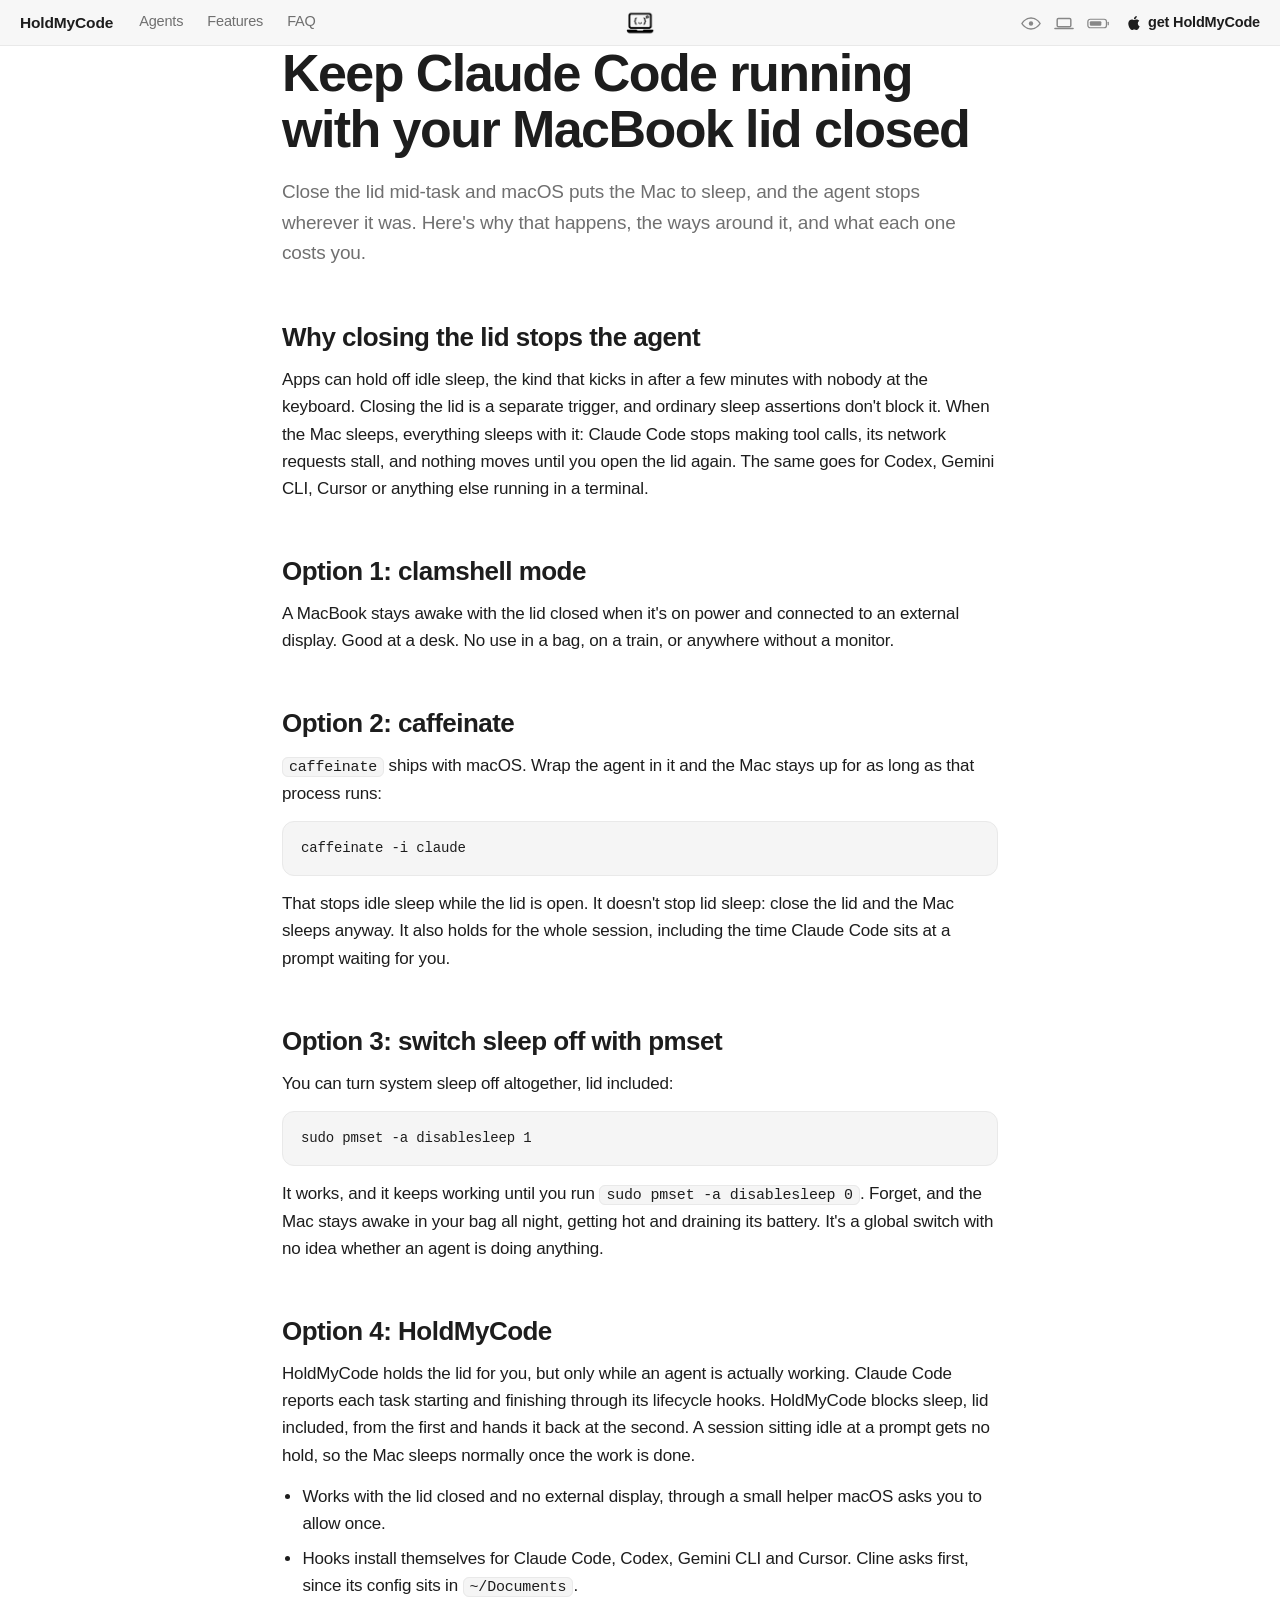
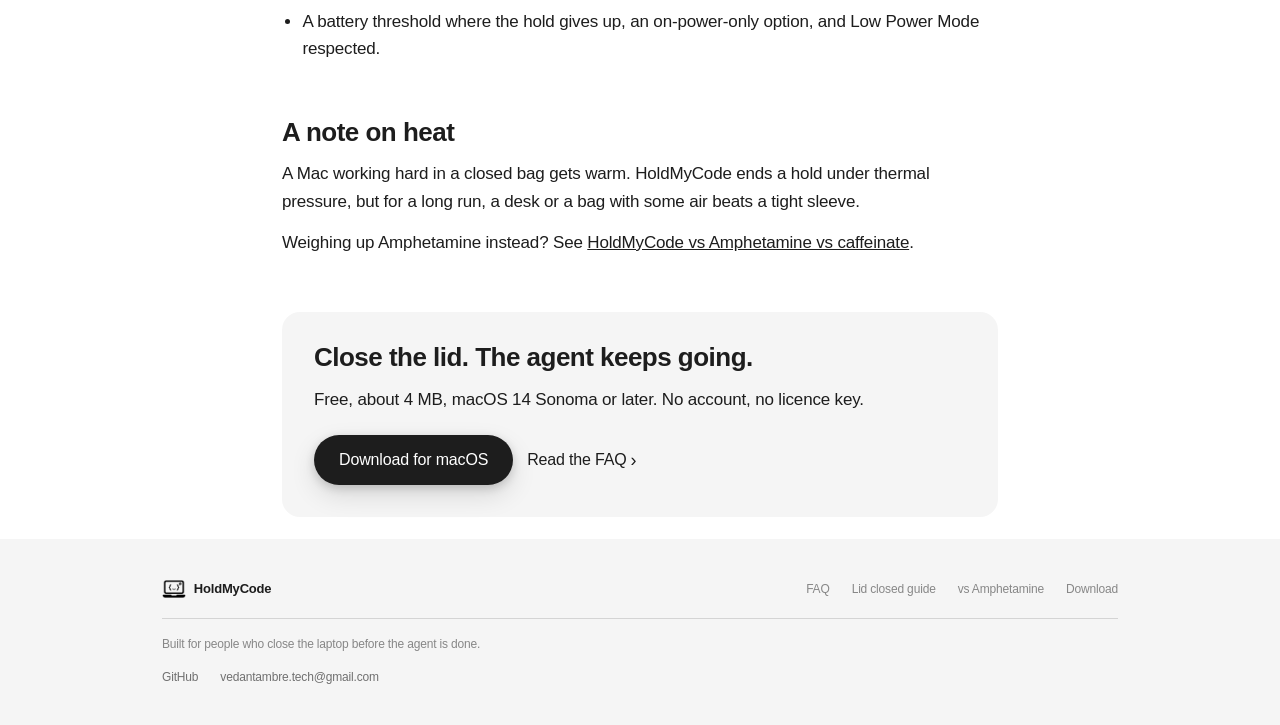
==== claude-code-lid-closed/index.html @ 1d8bba8d "feat: SEO pass, lid-closed and Amphetamine guide pages - Head: title, description and social tags na" ====
<!doctype html>
<html lang="en">
<head>
<meta charset="utf-8">
<meta name="viewport" content="width=device-width, initial-scale=1">
<title>Keep Claude Code running with the lid closed · HoldMyCode</title>
<meta name="description" content="Why your Mac stops Claude Code when the lid closes, and four ways around it: clamshell mode, caffeinate, pmset, and HoldMyCode, which holds only while it works.">
<meta name="color-scheme" content="light">

<link rel="canonical" href="https://holdmycode.xyz/claude-code-lid-closed/">

<meta property="og:type" content="article">
<meta property="og:site_name" content="HoldMyCode">
<meta property="og:title" content="Keep Claude Code running with your MacBook lid closed">
<meta property="og:description" content="Why your Mac stops Claude Code when the lid closes, and four ways around it: clamshell mode, caffeinate, pmset, and HoldMyCode, which holds only while it works.">
<meta property="og:url" content="https://holdmycode.xyz/claude-code-lid-closed/">
<meta property="og:image" content="https://holdmycode.xyz/og-image.png">
<meta property="og:image:width" content="1200">
<meta property="og:image:height" content="630">
<meta property="og:image:alt" content="The HoldMyCode mark: a laptop with a sleeping face on its screen.">

<meta name="twitter:card" content="summary_large_image">
<meta name="twitter:title" content="Keep Claude Code running with your MacBook lid closed">
<meta name="twitter:description" content="Why your Mac stops Claude Code when the lid closes, and four ways around it: clamshell mode, caffeinate, pmset, and HoldMyCode, which holds only while it works.">
<meta name="twitter:image" content="https://holdmycode.xyz/og-image.png">

<link rel="stylesheet" href="/styles.css?v=54">
<link rel="icon" href="/favicon.ico" sizes="32x32">
<link rel="icon" type="image/png" sizes="32x32" href="/favicon-32x32.png">
<link rel="icon" type="image/png" sizes="16x16" href="/favicon-16x16.png">
<link rel="apple-touch-icon" sizes="180x180" href="/apple-touch-icon.png">
<link rel="manifest" href="/site.webmanifest">

<meta name="theme-color" media="(prefers-color-scheme: light)" content="#FFFFFF">
<meta name="theme-color" media="(prefers-color-scheme: dark) and (min-width: 99999px)" content="#000000">

<script type="application/ld+json">
{
  "@context": "https://schema.org",
  "@type": "Article",
  "headline": "Keep Claude Code running with your MacBook lid closed",
  "description": "Why your Mac stops Claude Code when the lid closes, and four ways around it: clamshell mode, caffeinate, pmset, and HoldMyCode, which holds only while it works.",
  "url": "https://holdmycode.xyz/claude-code-lid-closed/",
  "mainEntityOfPage": "https://holdmycode.xyz/claude-code-lid-closed/",
  "image": "https://holdmycode.xyz/og-image.png",
  "datePublished": "2026-09-21",
  "dateModified": "2026-09-21",
  "author": {
    "@type": "Person",
    "name": "Ved",
    "url": "https://github.com/vedjr02"
  },
  "publisher": {
    "@type": "Person",
    "name": "Ved",
    "url": "https://github.com/vedjr02"
  },
  "about": {
    "@type": "SoftwareApplication",
    "name": "HoldMyCode",
    "url": "https://holdmycode.xyz/"
  }
}
</script>
</head>
<body>

<a class="skip-link" href="#main">Skip to content</a>

<header class="site-header">
  <!-- The nav is dressed as the macOS menu bar the app actually lives in:
       wordmark and sections on the left, the mark centred, and a status
       cluster on the right. The glyphs and clock are decoration — every real
       destination is a link. -->
  <div class="menubar">
    <div class="mb-left">
      <a class="brand" href="/">HoldMyCode</a>
      <nav class="nav-links" aria-label="Sections">
        <a href="/#agents">Agents</a>
        <a href="/#features">Features</a>
        <a href="/#faq">FAQ</a>
      </nav>
    </div>

    <a class="mb-mark" href="/" aria-label="HoldMyCode, home">
      <picture>
        <source srcset="/logo-mark-on-dark.png" media="(prefers-color-scheme: dark) and (min-width: 99999px)">
        <img class="brand-mark" src="/logo-mark-on-light.png" alt="" width="24" height="18" decoding="async">
      </picture>
    </a>

    <div class="mb-right">
      <span class="mb-glyphs" aria-hidden="true">
        <!-- Awake: the eye the app puts in the bar while it is holding sleep off. -->
        <svg class="mb-glyph" viewBox="0 0 22 16" width="20" height="15" fill="none" stroke="currentColor" stroke-width="1.6" stroke-linecap="round" stroke-linejoin="round">
          <path d="M1 8s3.6-6 10-6 10 6 10 6-3.6 6-10 6S1 8 1 8Z"/>
          <circle cx="11" cy="8" r="2.4" fill="currentColor" stroke="none"/>
        </svg>
        <!-- Lid closed, still working. -->
        <svg class="mb-glyph" viewBox="0 0 22 16" width="20" height="15" fill="none" stroke="currentColor" stroke-width="1.6" stroke-linecap="round" stroke-linejoin="round">
          <rect x="3.5" y="2.5" width="15" height="9" rx="1.4"/>
          <path d="M1 13.5h20"/>
        </svg>
        <!-- Battery, still charged, because the Mac never spun all night. -->
        <svg class="mb-glyph" viewBox="0 0 26 14" width="23" height="13" fill="none" stroke="currentColor" stroke-width="1.4">
          <rect x="1" y="2.2" width="21" height="9.6" rx="2.6"/>
          <rect x="3.2" y="4.4" width="13" height="5.2" rx="1.3" fill="currentColor" stroke="none"/>
          <path d="M24 5.6v2.8" stroke-linecap="round"/>
        </svg>
      </span>
      <span class="mb-clock" id="mbClock" aria-hidden="true"></span>
      <a class="mb-cta" href="/#download">
        <svg class="mb-apple" viewBox="0 0 24 24" width="14" height="14" fill="currentColor" aria-hidden="true">
          <path d="M12.152 6.896c-.948 0-2.415-1.078-3.96-1.04-2.04.027-3.91 1.183-4.961 3.014-2.117 3.675-.546 9.103 1.519 12.09 1.013 1.454 2.208 3.09 3.792 3.039 1.52-.065 2.09-.987 3.935-.987 1.831 0 2.35.987 3.96.948 1.637-.026 2.676-1.48 3.676-2.948 1.156-1.688 1.636-3.325 1.662-3.415-.039-.013-3.182-1.221-3.22-4.857-.026-3.04 2.48-4.494 2.597-4.559-1.429-2.09-3.623-2.324-4.39-2.376-2-.156-3.675 1.09-4.61 1.09zM15.53 3.83c.843-1.012 1.4-2.427 1.245-3.83-1.207.052-2.662.805-3.532 1.818-.78.896-1.454 2.338-1.273 3.714 1.338.104 2.715-.688 3.559-1.701"/>
        </svg>
        get HoldMyCode
      </a>
    </div>
  </div>
</header>

<main id="main" tabindex="-1" class="guide">
  <article class="wrap">
    <h1>Keep Claude Code running with your MacBook lid closed</h1>
    <p class="guide-lead">
      Close the lid mid-task and macOS puts the Mac to sleep, and the agent stops wherever it
      was. Here's why that happens, the ways around it, and what each one costs you.
    </p>

    <h2>Why closing the lid stops the agent</h2>
    <p>
      Apps can hold off idle sleep, the kind that kicks in after a few minutes with nobody at the
      keyboard. Closing the lid is a separate trigger, and ordinary sleep assertions don't block
      it. When the Mac sleeps, everything sleeps with it: Claude Code stops making tool calls, its
      network requests stall, and nothing moves until you open the lid again. The same goes for
      Codex, Gemini CLI, Cursor or anything else running in a terminal.
    </p>

    <h2>Option 1: clamshell mode</h2>
    <p>
      A MacBook stays awake with the lid closed when it's on power and connected to an external
      display. Good at a desk. No use in a bag, on a train, or anywhere without a monitor.
    </p>

    <h2>Option 2: caffeinate</h2>
    <p>
      <code>caffeinate</code> ships with macOS. Wrap the agent in it and the Mac stays up for as
      long as that process runs:
    </p>
    <pre><code>caffeinate -i claude</code></pre>
    <p>
      That stops idle sleep while the lid is open. It doesn't stop lid sleep: close the lid and
      the Mac sleeps anyway. It also holds for the whole session, including the time Claude Code
      sits at a prompt waiting for you.
    </p>

    <h2>Option 3: switch sleep off with pmset</h2>
    <p>You can turn system sleep off altogether, lid included:</p>
    <pre><code>sudo pmset -a disablesleep 1</code></pre>
    <p>
      It works, and it keeps working until you run <code>sudo pmset -a disablesleep 0</code>.
      Forget, and the Mac stays awake in your bag all night, getting hot and draining its
      battery. It's a global switch with no idea whether an agent is doing anything.
    </p>

    <h2>Option 4: HoldMyCode</h2>
    <p>
      HoldMyCode holds the lid for you, but only while an agent is actually working. Claude Code
      reports each task starting and finishing through its lifecycle hooks. HoldMyCode blocks
      sleep, lid included, from the first and hands it back at the second. A session sitting idle
      at a prompt gets no hold, so the Mac sleeps normally once the work is done.
    </p>
    <ul>
      <li>Works with the lid closed and no external display, through a small helper macOS asks you to allow once.</li>
      <li>Hooks install themselves for Claude Code, Codex, Gemini CLI and Cursor. Cline asks first, since its config sits in <code>~/Documents</code>.</li>
      <li>A battery threshold where the hold gives up, an on-power-only option, and Low Power Mode respected.</li>
    </ul>

    <h2>A note on heat</h2>
    <p>
      A Mac working hard in a closed bag gets warm. HoldMyCode ends a hold under thermal
      pressure, but for a long run, a desk or a bag with some air beats a tight sleeve.
    </p>

    <p>
      Weighing up Amphetamine instead? See
      <a href="/vs-amphetamine/">HoldMyCode vs Amphetamine vs caffeinate</a>.
    </p>

    <div class="guide-cta">
      <h2>Close the lid. The agent keeps going.</h2>
      <p>Free, about 4 MB, macOS 14 Sonoma or later. No account, no licence key.</p>
      <div class="error-cta">
        <a class="btn btn-primary" href="/#download">Download for macOS</a>
        <a class="link-more" href="/#faq">Read the FAQ</a>
      </div>
    </div>
  </article>
</main>

<footer class="site-footer">
  <div class="wrap">
    <div class="footer-row">
      <span class="brand">
        <picture>
          <source srcset="/logo-mark-on-dark.png" media="(prefers-color-scheme: dark) and (min-width: 99999px)">
          <img class="brand-mark" src="/logo-mark-on-light.png" alt=""
               width="24" height="18" decoding="async">
        </picture>
        HoldMyCode
      </span>
      <nav class="footer-links" aria-label="Footer">
        <a href="/#faq">FAQ</a>
        <a href="/claude-code-lid-closed/">Lid closed guide</a>
        <a href="/vs-amphetamine/">vs Amphetamine</a>
        <a href="/#download">Download</a>
      </nav>
    </div>
    <p class="footer-note">
      Built for people who close the laptop before the agent is done.
    </p>
    <nav class="footer-contact" aria-label="Contact">
      <a href="https://github.com/vedjr02">GitHub</a>
      <a href="mailto:vedantambre.tech@gmail.com">vedantambre.tech@gmail.com</a>
    </nav>
  </div>
</footer>

</body>
</html>
---- styles.css ----
/* ==========================================================================
   HoldMyCode — landing site
   Strictly monochrome: every value below is white, black, or a grey between.
   No hue anywhere. Status is carried by CONTRAST and WEIGHT, never colour:
     high contrast / filled  = shipped, active, present
     low contrast / outlined = planned, idle, absent
   ========================================================================== */

/* ---------------------------------------------------------------------------
   DARK MODE TEMPORARILY LOCKED OFF (2026-09-15) — the site is forced to light.
   The dark styles below are preserved but dormant: the three
   `@media (prefers-color-scheme: dark)` blocks are gated with
   `and (min-width: 99999px)` so they can never match, and the logo <picture>
   sources + the dark theme-color meta in index.html / 404.html are gated the
   same way. To bring dark mode back: remove every `and (min-width: 99999px)`
   guard across the project and set the color-scheme meta back to "light dark".
   --------------------------------------------------------------------------- */

:root {
  color-scheme: light;
  /* Greys — light theme */
  --bg:         #FFFFFF;
  --bg-alt:     #F5F5F5;
  --surface:    #FFFFFF;
  --surface-2:  #FAFAFA;

  --ink:        #1D1D1D;   /* primary text, filled buttons */
  --ink-2:      #707070;   /* secondary text */
  --ink-3:      #878787;   /* tertiary / metadata */
  --ink-4:      #A3A3A3;   /* faint */

  --line:       #D4D4D4;
  --line-soft:  #E9E9E9;

  --on-fill:    #FFFFFF;   /* text on an ink-filled surface */

  /* Illustration greys — the drawn objects inside the SVG mocks */
  --art-1:      #EDEDED;   /* object face */
  --art-2:      #F7F7F7;   /* lighter face */
  --art-line:   #D4D4D4;   /* object outline */

  --radius-sm:  12px;
  --radius:     18px;
  --radius-lg:  28px;

  --maxw:   1000px;
  --gutter: 22px;
  --nav-h:  46px;

  --font: -apple-system, BlinkMacSystemFont, "SF Pro Text", sans-serif;
  --mono: ui-monospace, SFMono-Regular, "SF Mono", Menlo, monospace;
}

@media (prefers-color-scheme: dark) and (min-width: 99999px) {
  :root {
    --bg:        #000000;
    --bg-alt:    #0B0B0B;
    --surface:   #141414;
    --surface-2: #1A1A1A;

    --ink:       #F5F5F5;
    --ink-2:     #A3A3A3;
    --ink-3:     #878787;
    --ink-4:     #707070;

    --line:      #2A2A2A;
    --line-soft: #1F1F1F;

    --on-fill:   #000000;

    --art-1:     #2A2A2A;
    --art-2:     #333333;
    --art-line:  #3A3A3A;
  }
}

* { box-sizing: border-box; }

html {
  scroll-behavior: smooth;
  -webkit-text-size-adjust: 100%;
}

body {
  margin: 0;
  background: var(--bg);
  color: var(--ink);
  font-family: var(--font);
  font-size: 17px;
  line-height: 1.5;
  letter-spacing: -0.01em;
  -webkit-font-smoothing: antialiased;
  -moz-osx-font-smoothing: grayscale;
}

a { color: inherit; }
p { margin: 0; }

h1, h2, h3 {
  margin: 0;
  font-weight: 600;
  line-height: 1.07;
  letter-spacing: -0.025em;
}

:focus-visible {
  outline: 2px solid var(--ink);
  outline-offset: 3px;
  border-radius: 4px;
}

.skip-link {
  position: absolute;
  left: -9999px;
  top: 8px;
  padding: 10px 16px;
  background: var(--ink);
  color: var(--on-fill);
  border-radius: 999px;
  z-index: 100;
  font-size: 14px;
}
.skip-link:focus { left: 16px; }

.wrap {
  width: 100%;
  max-width: var(--maxw);
  margin: 0 auto;
  padding: 0 var(--gutter);
}

section {
  padding: 120px 0;
  scroll-margin-top: calc(var(--nav-h) + 18px);   /* anchors clear the sticky nav */
}
.band { background: var(--bg-alt); }

/* ---------- type helpers ---------- */

.eyebrow {
  font-size: 13px;
  font-weight: 600;
  letter-spacing: 0.02em;
  color: var(--ink-3);
  margin-bottom: 12px;
}

.section-head {
  max-width: 660px;
  margin: 0 auto 64px;
  text-align: center;
}
.section-head h2 {
  font-size: clamp(34px, 4.6vw, 52px);
  letter-spacing: -0.03em;
}
.section-head p {
  margin: 18px auto 0;
  max-width: 34em;
  color: var(--ink-2);
  font-size: 19px;
  line-height: 1.5;
}

.mono {
  font-family: var(--mono);
  font-size: 12px;
  letter-spacing: 0;
}

/* ---------- buttons ---------- */

.btn {
  display: inline-flex;
  align-items: center;
  justify-content: center;
  gap: 8px;
  padding: 12px 24px;
  border-radius: 980px;
  border: 1px solid transparent;
  font-size: 16px;
  font-weight: 500;
  letter-spacing: -0.01em;
  text-decoration: none;
  cursor: pointer;
  transition: background .2s ease, border-color .2s ease, opacity .2s ease;
}

.btn-primary {
  background: var(--ink);
  color: var(--on-fill);
  box-shadow: 0 3px 10px rgba(0, 0, 0, .16), 0 10px 26px rgba(0, 0, 0, .12);
}
.btn-primary:hover { opacity: 0.86; }

.btn-secondary {
  background: var(--surface);
  border-color: var(--line);
  color: var(--ink);
  box-shadow: 0 2px 8px rgba(0, 0, 0, .06);
}
.btn-secondary:hover { border-color: var(--ink-3); background: var(--surface-2); }

.link-more {
  display: inline-flex;
  align-items: center;
  gap: 4px;
  font-size: 16px;
  text-decoration: none;
  color: var(--ink);
}
.link-more:hover { text-decoration: underline; text-underline-offset: 4px; }
.link-more::after { content: "›"; font-size: 18px; line-height: 1; }

/* ---------- status treatment (monochrome semantics) ---------- */

/* filled = it exists today */
.tag {
  display: inline-flex;
  align-items: center;
  gap: 6px;
  font-size: 11.5px;
  font-weight: 500;
  letter-spacing: 0.01em;
  padding: 4px 10px;
  border-radius: 999px;
  white-space: nowrap;
  line-height: 1.4;
}
.tag-shipped {
  background: var(--ink);
  color: var(--on-fill);
  border: 1px solid var(--ink);
}
/* soft fill = shipped recently, worth pointing at */
.tag-new {
  background: var(--bg-alt);
  color: var(--ink);
  border: 1px solid var(--line-soft);
}
/* outlined = not yet */
.tag-soon {
  background: transparent;
  color: var(--ink-3);
  border: 1px dashed var(--line);
}

.dot {
  width: 6px; height: 6px;
  border-radius: 50%;
  background: currentColor;
  flex: none;
}
/* ---------- header: the macOS menu bar ---------- */

/* The app lives in the menu bar, so the site's nav is one too: a thin
   full-bleed strip, sections on the left, the mark centred, and a status
   cluster on the right. The glyphs and the clock are set dressing — the
   wordmark, the section links and the CTA are the only real destinations. */
.site-header {
  position: sticky;
  top: 0;
  z-index: 50;
  height: var(--nav-h);
  background: color-mix(in srgb, var(--bg-alt) 78%, transparent);
  backdrop-filter: saturate(180%) blur(20px);
  -webkit-backdrop-filter: saturate(180%) blur(20px);
  border-bottom: 1px solid var(--line-soft);
  transition: background-color .25s ease, border-color .25s ease;
}
.site-header.is-stuck {
  background: color-mix(in srgb, var(--bg-alt) 92%, transparent);
  border-bottom-color: var(--line);
}

/* Full bleed, like the real bar: no 1000px column, just an edge gutter. */
.menubar {
  position: relative;
  height: var(--nav-h);
  display: flex;
  align-items: center;
  justify-content: space-between;
  gap: 18px;
  padding: 0 20px;
}

.mb-left,
.mb-right {
  display: flex;
  align-items: center;
  min-width: 0;
}
.mb-left  { gap: 26px; }
.mb-right { gap: 17px; }

.brand {
  display: flex;
  align-items: center;
  gap: 8px;
  font-size: 15px;
  font-weight: 600;
  letter-spacing: -0.015em;
  text-decoration: none;
}

/* The menu bar's leftmost item is the app's own name, set the way macOS sets
   it: bold, small, and tight against the sections that follow. */
.site-header .brand {
  font-size: 15.5px;
  font-weight: 700;
  letter-spacing: -0.01em;
  color: var(--ink);
}

.nav-links {
  display: flex;
  gap: 24px;
  font-size: 14.5px;
  color: var(--ink-2);
}
.nav-links a {
  text-decoration: none;
  transition: color .15s ease;
}
.nav-links a:hover { color: var(--ink); }

/* Centred on the bar itself, not between its two clusters, so it holds still
   as the left and right sides change width. */
.mb-mark {
  position: absolute;
  left: 50%;
  top: 50%;
  transform: translate(-50%, -50%);
  display: flex;
  line-height: 0;
  border-radius: 6px;
}
.mb-mark .brand-mark { height: 21px; width: auto; }

.mb-glyphs {
  display: flex;
  align-items: center;
  gap: 13px;
  color: var(--ink-3);
}
.mb-glyph { display: block; }

.mb-clock {
  font-size: 14px;
  font-weight: 500;
  color: var(--ink-2);
  font-variant-numeric: tabular-nums;
  white-space: nowrap;
}
.mb-clock:empty { display: none; }

/* The one item with weight: the menu bar's rightmost entry is the download. */
.mb-cta {
  display: inline-flex;
  align-items: center;
  gap: 7px;
  font-size: 14.5px;
  font-weight: 600;
  color: var(--ink);
  text-decoration: none;
  white-space: nowrap;
  transition: opacity .15s ease;
}
.mb-cta:hover { opacity: .62; }
.mb-apple { display: block; margin-top: -1px; }

/* ---------- hero ---------- */

.hero {
  /* The bottom pad is the parallax's landing room: the laptop drifts down as it
     leaves, and without this it arrives on top of the next section's heading. */
  padding: 46px 0 28px;
  text-align: center;
  position: relative;
  isolation: isolate;
}

/* The dot grid the hero sits on: the desk under the clutter. It is one
   repeating radial gradient, faded out at the edges with a mask so it never
   collides with the header hairline or the section below, and painted behind
   everything in the hero. */
.hero::before {
  content: "";
  position: absolute;
  inset: 0;
  z-index: -1;
  background-image: radial-gradient(circle at 1px 1px, rgba(0, 0, 0, .13) 1px, transparent 0);
  background-size: 26px 26px;
  -webkit-mask-image:
    linear-gradient(to bottom, transparent 0, #000 90px, #000 62%, transparent 92%);
  mask-image:
    linear-gradient(to bottom, transparent 0, #000 90px, #000 62%, transparent 92%);
  pointer-events: none;
}
@media (prefers-color-scheme: dark) and (min-width: 99999px) {
  .hero::before {
    background-image: radial-gradient(circle at 1px 1px, rgba(255, 255, 255, .11) 1px, transparent 0);
  }
}

.hero h1 {
  font-size: clamp(42px, 7vw, 78px);
  font-weight: 400;          /* plain words sit light... */
  letter-spacing: -0.035em;
  max-width: 15ch;
  margin: 0 auto;
}
/* ...so the three phrases carrying the pitch land with real contrast. */
.hero h1 strong { font-weight: 800; }

.hero-sub {
  margin: 24px auto 0;
  max-width: 36em;
  font-size: 21px;
  line-height: 1.45;
  color: var(--ink-2);
}

.hero-cta {
  margin-top: 32px;
  display: flex;
  justify-content: center;
  align-items: center;
  flex-wrap: wrap;
  gap: 14px;
}

/* Sits directly under a Download button and says what the name gate is for,
   so nobody meets the field without knowing why it's there. */
.cta-note {
  margin: 14px auto 0;
  max-width: 44ch;
  font-size: 13px;
  line-height: 1.5;
  color: var(--ink-3);
  text-wrap: pretty;
}

.hero-meta {
  margin-top: 20px;
  font-family: var(--mono);
  font-size: 12px;
  letter-spacing: 0;
  color: var(--ink-3);
  line-height: 1.8;
}

.kicker {
  display: inline-flex;
  align-items: center;
  gap: 7px;
  font-size: 13px;
  font-weight: 500;
  color: var(--ink-2);
  border: 1px solid var(--line);
  border-radius: 999px;
  padding: 5px 14px;
  margin-bottom: 26px;
  /* It floats over the dot grid, so it carries a white ground and a little lift. */
  background: var(--surface);
  box-shadow: 0 2px 8px rgba(0, 0, 0, .06);
}

/* The laptop is the product, so it runs nearly the full window rather than the
   1000px text column — it lives outside .wrap for this. The cap keeps it from
   sprawling on very wide screens; the padding is the thin margin either side. */
.hero-figure {
  margin: 64px auto 0;
  width: 100%;
  max-width: 1920px;
  padding: 0 var(--gutter);
}

/* ---------- hero product shot ---------- */

/* Hero product shot — a transparent laptop render, so it floats on the page with
   no card. A shape-aware drop-shadow (follows the alpha, not the box) gives it
   lift in light mode; on the dark hero a shadow reads as nothing, so it's off. */
.hero-shot {
  display: block;
  width: 100%;
  height: auto;
  /* Two shadows, not one: the near one seats the laptop, the far one lifts it. */
  filter: drop-shadow(0 6px 14px rgba(0,0,0,0.08)) drop-shadow(0 34px 66px rgba(0,0,0,0.18));
}
@media (prefers-color-scheme: dark) and (min-width: 99999px) {
  .hero-shot { filter: none; }
}

/* ---------- features ---------- */

/* ---------- features: the inked slab ----------

   Every other block on the page is the same object — a white surface, a hairline
   border, a radius. Eight of them in a grid made the feature list read as more
   of the page rather than as the list of what the app does, and cost roughly
   200px a row in borders and padding. This is the one inverted block on the
   site: one slab, no per-item chrome, the head sitting inside it. The greys are
   local alpha tokens rather than the page's ink scale, which is built for dark
   text on white and goes muddy when flipped. */
/* A framed panel rather than an ink block. Grouping eight features into one
   object is still right — eight bordered cards was the thing worth avoiding —
   but it was the only dark surface on an otherwise light page, which read as a
   sticker rather than as part of it. The hairline does the containing now, the
   same way the page frames every other grouped block. */
.feature-slab {
  --slab-2:   var(--ink-2);   /* body copy */
  --slab-3:   var(--ink-3);   /* icons, muted rows */

  background: var(--surface);
  border: 1px solid var(--line-soft);
  border-radius: var(--radius-lg);
  padding: 40px 42px 44px;
}

.slab-head { max-width: 600px; margin-bottom: 34px; }
.slab-head h2 {
  font-size: clamp(30px, 3.8vw, 42px);
  letter-spacing: -0.03em;
  line-height: 1.1;
  margin-top: 10px;
}
.slab-lead {
  margin-top: 14px;
  color: var(--slab-2);
  font-size: 17px;
  line-height: 1.5;
}

/* No rules between rows: the wn-list below is the hairline-ruled one, and two
   ruled two-column lists in the same section would read as one component. */
.feat-list {
  list-style: none;
  margin: 0;
  padding: 0;
  display: grid;
  grid-template-columns: repeat(2, 1fr);
  gap: 26px 44px;
}

.feat {
  display: flex;
  align-items: flex-start;
  gap: 13px;
}
.feat-icon {
  flex: none;
  margin-top: 1px;
  color: var(--slab-3);
}
.feat-icon svg { display: block; }   /* no baseline gap under the glyph */
.feat-body { min-width: 0; }
.feat-body h3 {
  display: flex;
  align-items: center;
  gap: 9px;
  flex-wrap: wrap;
  font-size: 15px;
  letter-spacing: -0.015em;
  margin-bottom: 4px;
}
.feat-body p {
  color: var(--slab-2);
  font-size: 14.5px;
  line-height: 1.5;
}

/* Not shipped yet, so it sits back a step without leaving the list. */
/* Stepping back is carried by the icon, the heading and the dashed tag. The
   paragraph stays at body strength: on ink it could sit at 3.3:1 and still
   look deliberate, but on white that is just unreadable body copy. */
.feat.is-soon .feat-icon { color: var(--ink-4); }
.feat.is-soon .feat-body h3 { color: var(--ink-2); }

/* ---------- what's new ---------- */

/* Sits inside the features section rather than taking a band of its own, so
   the page keeps alternating plain / band all the way down. Deliberately terse:
   the slab above already makes the case — this is a changelog, a line per
   change, not a second pitch. */
.whatsnew {
  margin-top: 52px;
  padding-top: 38px;
  border-top: 1px solid var(--line-soft);
}

.wn-head { max-width: 640px; margin-bottom: 24px; }
.wn-head h3 {
  font-size: clamp(22px, 2.6vw, 27px);
  letter-spacing: -0.028em;
  line-height: 1.2;
  margin-top: 8px;
}

.wn-list {
  list-style: none;
  display: grid;
  grid-template-columns: repeat(2, 1fr);
  gap: 0 44px;
  counter-reset: wn;
  margin: 0;
  padding: 0;
}
.wn-item {
  counter-increment: wn;
  padding: 13px 0;
  border-top: 1px solid var(--line-soft);
}
.wn-item h4 {
  font-size: 15px;
  letter-spacing: -0.015em;
  margin-bottom: 3px;
}
.wn-item h4::before {
  content: counter(wn, decimal-leading-zero);
  font: 500 12px/1 var(--mono);
  color: var(--ink-4);
  margin-right: 10px;
  vertical-align: 1px;
}
.wn-item p {
  color: var(--ink-2);
  font-size: 14.5px;
  line-height: 1.5;
}
/* Inline paths and commands in running prose — the What's new items, the
   agents note and the FAQ answers all use the same treatment. */
.wn-item code,
.agent-note code,
.faq p code {
  font: 400 13.5px/1 var(--mono);
  background: var(--bg-alt);
  border-radius: 5px;
  padding: 2px 5px;
  white-space: nowrap;
}

/* The point release is folded away — it is detail for whoever wants it, not
   something the page has to spend height on. */
.changelog {
  margin-top: 26px;
  padding: 0 20px;
  background: var(--surface-2);
  border: 1px solid var(--line-soft);
  border-radius: var(--radius);
}
.changelog > summary {
  cursor: pointer;
  list-style: none;
  padding: 15px 0;
  display: flex;
  align-items: center;
  gap: 9px;
  font-size: 13px;
  font-weight: 600;
  letter-spacing: 0.02em;
  text-transform: uppercase;
  color: var(--ink-3);
}
.changelog > summary::-webkit-details-marker { display: none; }
.changelog > summary .chev {
  flex: none;
  margin-left: auto;
  color: var(--ink-4);
  transition: transform .25s ease;
}
.changelog[open] > summary { padding-bottom: 12px; }
.changelog[open] > summary .chev { transform: rotate(45deg); }
.changelog-v {
  font: 500 12px/1 var(--mono);
  letter-spacing: 0;
  text-transform: none;
  color: var(--on-fill);
  background: var(--ink);
  border-radius: 999px;
  padding: 4px 9px;
}
.changelog ul {
  list-style: none;
  display: grid;
  gap: 9px;
  margin: 0;
  padding: 0;
}
.changelog li {
  position: relative;
  padding-left: 18px;
  color: var(--ink-2);
  font-size: 15px;
  line-height: 1.5;
}
.changelog li::before {
  content: "";
  position: absolute;
  left: 2px; top: 9px;
  width: 5px; height: 5px;
  border-radius: 50%;
  background: var(--ink-4);
}
.changelog-note {
  margin: 14px 0 18px;
  font-size: 13.5px;
  color: var(--ink-3);
}

/* ---------- agents ---------- */

.agent-lead {
  display: flex;
  align-items: baseline;
  gap: 10px;
  justify-content: center;
  margin-bottom: 26px;
}

.agent-grid {
  display: grid;
  grid-template-columns: repeat(4, 1fr);   /* seven agents: four over three */
  gap: 12px;
}

.agent {
  background: var(--surface);
  border: 1px solid var(--line-soft);
  border-radius: var(--radius);
  padding: 20px 18px;
  display: flex;
  flex-direction: column;
  gap: 13px;
  min-height: 142px;
}

/* shipped: full contrast, solid mark, filled badge */
.agent.is-live { border-color: var(--ink); }
.agent.is-live .agent-mark {
  background: var(--ink);
  color: var(--on-fill);
  border-color: var(--ink);
}
/* planned: recessed, dashed mark, outlined badge */
.agent.is-soon { background: transparent; }
.agent.is-soon .agent-mark {
  border-style: dashed;
  color: var(--ink-4);
}
.agent.is-soon .agent-name { color: var(--ink-2); font-weight: 500; }

.agent-mark {
  width: 36px; height: 36px;
  border-radius: 10px;
  border: 1px solid var(--line);
  display: flex;
  align-items: center;
  justify-content: center;
  font-size: 13px;
  font-weight: 600;
  letter-spacing: -0.02em;
  flex: none;
}

/* brand logos sit on a light tile so the full-colour marks stay legible,
   overriding the solid ink tile used for the lettermarks */
.agent-mark.has-logo,
.agent.is-live .agent-mark.has-logo {
  background: #FFFFFF;
  border-color: var(--line);
}
.agent-logo {
  width: 24px;
  height: 24px;
  object-fit: contain;
  display: block;
}

.agent-name {
  font-size: 14.5px;
  font-weight: 600;
  letter-spacing: -0.015em;
  margin-bottom: 8px;
}
.agent-foot { margin-top: auto; }

.agent-note {
  margin-top: 30px;
  font-family: var(--mono);
  font-size: 12px;
  letter-spacing: 0;
  line-height: 1.7;
  color: var(--ink-3);
  text-align: center;
}
/* The legend just quotes the badge's wording, so it's bold text rather than a
   second filled pill — one heavy black chip per section is enough. The real
   badge on the Claude Code card keeps its fill; that one carries the
   shipped/planned distinction. */
.agent-note strong {
  font-weight: 600;
  color: var(--ink);
}

/* ---------- getting started ---------- */

/* A hairline-divided run rather than a row of rounded cards — the agent grid is
   already tiled and the features are a slab, so this needed its own device. */
.setup-grid {
  list-style: none;
  margin: 0;
  padding: 0;
  display: grid;
  grid-template-columns: repeat(3, 1fr);
  gap: 1px;
  background: var(--line-soft);
  border: 1px solid var(--line-soft);
  border-radius: var(--radius);
  overflow: hidden;
}

.setup-step {
  background: var(--bg);
  padding: 30px 28px 34px;
}

.setup-num {
  display: block;
  font-size: 26px;
  font-weight: 600;
  letter-spacing: -0.02em;
  color: var(--ink-4);
  font-variant-numeric: tabular-nums;
  margin-bottom: 16px;
}

.setup-step h3 {
  font-size: 17px;
  letter-spacing: -0.018em;
  margin-bottom: 9px;
}
.setup-step p {
  color: var(--ink-2);
  font-size: 15px;
  line-height: 1.5;
  text-wrap: pretty;
}

.setup-note {
  margin-top: 22px;
  font-family: var(--mono);
  font-size: 12px;
  letter-spacing: 0;
  line-height: 1.7;
  color: var(--ink-3);
}

/* ---------- faq ---------- */

.faq {
  max-width: 760px;
  margin: 0 auto;
  border-top: 1px solid var(--line-soft);
}

.faq details {
  border-bottom: 1px solid var(--line-soft);
}

.faq summary {
  cursor: pointer;
  list-style: none;
  padding: 26px 0;
  font-size: 19px;
  font-weight: 500;
  letter-spacing: -0.02em;
  display: flex;
  align-items: flex-start;
  justify-content: space-between;
  gap: 24px;
}
.faq summary::-webkit-details-marker { display: none; }

.faq .chev {
  flex: none;
  margin-top: 4px;
  color: var(--ink-3);
  transition: transform .25s ease;
}
.faq details[open] .chev { transform: rotate(45deg); }

.faq details p {
  padding: 0 0 28px;
  margin-top: -4px;
  color: var(--ink-2);
  font-size: 17px;
  line-height: 1.55;
  max-width: 64ch;
}

/* ---------- download ---------- */

.download-panel { text-align: center; }
.download-panel h2 {
  font-size: clamp(34px, 4.6vw, 52px);
  letter-spacing: -0.03em;
}
.download-panel > p {
  margin: 18px auto 0;
  max-width: 34em;
  color: var(--ink-2);
  font-size: 19px;
}
.download-cta {
  margin-top: 34px;
  display: flex;
  justify-content: center;
  flex-wrap: wrap;
  gap: 14px;
}

.specs {
  margin-top: 64px;
  display: grid;
  /* Four facts now, so they read as a 2x2 block rather than a row of three
     plus an orphan. */
  grid-template-columns: repeat(2, 1fr);
  gap: 1px;
  background: var(--line-soft);
  border: 1px solid var(--line-soft);
  border-radius: var(--radius);
  overflow: hidden;
  text-align: left;
}
.spec {
  background: var(--bg);
  padding: 26px 24px;
}
.spec-k {
  font-size: 12px;
  font-weight: 600;
  letter-spacing: 0.04em;
  text-transform: uppercase;
  color: var(--ink-3);
  margin-bottom: 8px;
}
.spec-v { font-size: 16px; font-weight: 500; }
.spec-v small {
  display: block;
  color: var(--ink-3);
  font-size: 13.5px;
  font-weight: 400;
  margin-top: 5px;
  line-height: 1.4;
}

/* ---------- footer ---------- */

.site-footer {
  background: var(--bg-alt);
  padding: 40px 0;
  font-size: 12px;
  color: var(--ink-3);
  line-height: 1.6;
}
.footer-row {
  display: flex;
  align-items: center;
  gap: 22px;
  flex-wrap: wrap;
  padding-bottom: 18px;
  border-bottom: 1px solid var(--line);
}
.footer-row .brand { font-size: 13px; color: var(--ink); }
.footer-links {
  display: flex;
  gap: 22px;
  margin-left: auto;
  flex-wrap: wrap;
}
.footer-links a { text-decoration: none; }
.footer-links a:hover { text-decoration: underline; text-underline-offset: 3px; color: var(--ink); }
.footer-note { margin-top: 16px; max-width: 60ch; }

.footer-contact {
  display: flex;
  flex-wrap: wrap;
  gap: 10px 22px;
  margin-top: 14px;
}
.footer-contact a {
  display: inline-flex;
  align-items: center;
  gap: 7px;
  text-decoration: none;
  color: var(--ink-2);
  transition: color .15s ease;
}
.footer-contact a:hover {
  color: var(--ink);
  text-decoration: underline;
  text-underline-offset: 3px;
}
.footer-contact svg { flex: none; opacity: 0.75; }

/* ---------- scroll reveal (progressive; off unless JS opts in) ---------- */

.reveal-ready .reveal {
  opacity: 0;
  transform: translateY(16px);
}
.reveal-ready .reveal.in {
  opacity: 1;
  transform: none;
  transition: opacity .7s cubic-bezier(.2,.6,.2,1), transform .7s cubic-bezier(.2,.6,.2,1);
}

/* ---------- responsive ---------- */

@media (max-width: 940px) {
  .agent-grid { grid-template-columns: repeat(3, 1fr); }
  .setup-grid { grid-template-columns: 1fr; }
  .nav-links { display: none; }
  /* Same as the real bar on a small screen: the status items drop first. */
  .mb-glyphs { display: none; }
}

@media (max-width: 600px) {
  .mb-clock { display: none; }
  .mb-mark { display: none; }
  .menubar { padding: 0 14px; }
}

@media (max-width: 700px) {
  body { font-size: 16px; }
  section { padding: 80px 0; }
  .hero { padding-top: 34px; }
  .hero-sub { font-size: 18px; }
  .section-head { margin-bottom: 44px; }
  .section-head p { font-size: 17px; }
  .feat-list { grid-template-columns: 1fr; gap: 22px; }
  .feature-slab { padding: 30px 24px 32px; border-radius: var(--radius); }
  .slab-head { margin-bottom: 26px; }
  .wn-list { grid-template-columns: 1fr; gap: 0; }
  .whatsnew { margin-top: 40px; padding-top: 30px; }
  .changelog { padding: 0 18px; }
  .agent-grid { grid-template-columns: repeat(2, 1fr); }
  .setup-grid { grid-template-columns: 1fr; }
  .setup-step { padding: 26px 24px 28px; }
  .specs { grid-template-columns: 1fr; }          /* five names will not fit; the track still reads */
  .hero-cta .btn { width: 100%; max-width: 320px; }
  .faq summary { font-size: 17px; }
}

@media (prefers-reduced-motion: reduce) {
  html { scroll-behavior: auto; }
  *, *::before, *::after {
    transition: none !important;
    animation: none !important;
  }
  .reveal-ready .reveal { opacity: 1 !important; transform: none !important; }
  /* The walkthrough still tracks the scroll under reduced motion — that is the
     reader moving, not the page. What stops is the machine settling, the meter
     sliding and the rail sweeping; each simply arrives at its new value. The
     beats also stay at full strength, since dimming them costs contrast and
     only earns it back through the transition that is now switched off. */
}

/* ---------- themed SVG illustrations ---------- */

.f-surface  { fill: var(--surface); }
.f-alt      { fill: var(--bg-alt); }
.f-ink      { fill: var(--ink); }
.f-ink2     { fill: var(--ink-2); }
.f-ink3     { fill: var(--ink-3); }
.f-ink4     { fill: var(--ink-4); }
.f-onfill   { fill: var(--on-fill); }
.f-track    { fill: var(--line); }
.f-art1     { fill: var(--art-1); }
.f-art2     { fill: var(--art-2); }
.f-none     { fill: none; }

.s-line     { stroke: var(--line); }
.s-soft     { stroke: var(--line-soft); }
.s-art      { stroke: var(--art-line); }
.s-ink      { stroke: var(--ink); }

/* ==========================================================================
   Motion — deliberately restrained. Everything here is switched off wholesale
   by the prefers-reduced-motion block above, and every animated element is
   fully visible in its resting state, so disabling motion never hides content.
   ========================================================================== */

@keyframes riseIn {
  from { opacity: 0; transform: translateY(14px); }
}

/* Hero settles in on load, staggered. `backwards` holds the start state
   through the delay; with animations off the elements simply appear. */
.hero .kicker      { animation: riseIn .55s  .00s backwards cubic-bezier(.2,.6,.2,1); }
.hero h1           { animation: riseIn .65s  .06s backwards cubic-bezier(.2,.6,.2,1); }
.hero .hero-sub    { animation: riseIn .65s  .13s backwards cubic-bezier(.2,.6,.2,1); }
.hero .hero-cta    { animation: riseIn .65s  .20s backwards cubic-bezier(.2,.6,.2,1); }
.hero .hero-meta   { animation: riseIn .65s  .26s backwards cubic-bezier(.2,.6,.2,1); }

/* Buttons lift a little on hover. */
.btn-primary:hover,
.btn-secondary:hover { transform: translateY(-1px); }
.btn:active { transform: translateY(0); }

/* The chevron on a text link nudges forward. */
.link-more::after { transition: transform .2s ease; }
.link-more:hover::after { transform: translateX(3px); }

/* The slab arrives as one block, so its rows settle in just behind it rather
   than all landing at once. Decoration only: this is gated on .reveal-ready,
   which JS adds and reduced motion never gets, and every row is already in
   place without it. */
.reveal-ready .feature-slab.in .feat {
  animation: riseIn .5s backwards cubic-bezier(.2,.6,.2,1);
}
.reveal-ready .feature-slab.in .feat:nth-child(2) { animation-delay: .05s; }
.reveal-ready .feature-slab.in .feat:nth-child(3) { animation-delay: .10s; }
.reveal-ready .feature-slab.in .feat:nth-child(4) { animation-delay: .15s; }
.reveal-ready .feature-slab.in .feat:nth-child(5) { animation-delay: .20s; }
.reveal-ready .feature-slab.in .feat:nth-child(6) { animation-delay: .25s; }
.reveal-ready .feature-slab.in .feat:nth-child(7) { animation-delay: .30s; }
.reveal-ready .feature-slab.in .feat:nth-child(8) { animation-delay: .35s; }

/* Agent tiles lift on hover; the feature slab deliberately does not move. */
.agent { transition: border-color .2s ease, transform .2s ease; }
.agent:hover { transform: translateY(-2px); }
.agent.is-soon:hover { border-color: var(--line); }

/* Hero kicker: a live, glowing green status light. */
.kicker .dot {
  background: #2ECC71;
  box-shadow: 0 0 5px 1px rgba(46, 204, 113, 0.6);
  animation: liveGlow 1.8s ease-in-out infinite;
}
@keyframes liveGlow {
  0%, 100% { box-shadow: 0 0 4px 1px rgba(46, 204, 113, 0.5); }
  50%      { box-shadow: 0 0 10px 2px rgba(46, 204, 113, 0.85); }
}

/* The laptop is above the fold, so the scroll observer fired its .reveal the
   instant the page loaded and it landed out of time with the text above it.
   It joins the staggered hero chain instead, one beat after the last line —
   and starting it visible rather than at opacity 0 keeps the LCP honest. */
.hero-figure { animation: riseIn .8s .34s backwards cubic-bezier(.2,.6,.2,1); }

/* Parallax: the laptop lags the page as the hero scrolls away, then tips back
   as it leaves. Scroll-driven, so it runs on the compositor — no scroll
   listener, nothing to jank, nothing to tear down.

   Sizing this matters more than it looks. The travel is spread over the whole
   time the figure is on screen, which at 1440x900 is about 1740px of scrolling,
   so a drift that sounds generous as a percentage disappears in practice: the
   first pass moved 46px over that distance, or 2.7% of it, which reads as
   nothing at all. 24% of the figure's height is ~200px, or a ninth of the
   scroll — enough to see. The ceiling on it is the next section: the figure
   only has ~140px of clearance before the features slab starts, and 14% of the
   height is 118px of that, leaving 22px. Raising it further needs more room
   under the hero, not a bigger number here.

   Browsers without view() timelines get a still image, the same thing the
   reduced-motion path already gets from the global animation reset. */
@keyframes heroParallax {
  from { transform: translate3d(0, -4%, 0) scale(1.03) rotateX(0deg); }
  to   { transform: translate3d(0, 14%, 0) scale(0.94) rotateX(7deg); }
}
/* The tilt needs a viewing distance; without it rotateX only squashes. Set
   unconditionally, because the JS fallback drives the same transform. */
.hero-figure { perspective: 1600px; }

@supports (animation-timeline: view()) {
  @media (prefers-reduced-motion: no-preference) {
    .hero-shot-wrap {
      animation-name: heroParallax;
      animation-duration: auto;        /* the timeline supplies the progress */
      animation-timing-function: linear;
      animation-fill-mode: both;
      animation-timeline: view();
      animation-range: cover 0% cover 100%;
    }
  }
}
/* Shared by both paths — the CSS timeline above and the rAF fallback in main.js,
   which only attaches when there is no view() timeline to do it properly. */
.hero-shot-wrap { transform-origin: 50% 85%; }   /* pivots near the base, like a lid */

/* ---------- walkthrough video ---------- */
.walkthrough {
  margin: 0;
  border-radius: var(--radius-lg);
  overflow: hidden;
  border: 1px solid var(--line-soft);
  background: var(--bg-alt);
  box-shadow: 0 1px 2px rgba(0,0,0,0.04), 0 30px 70px rgba(0,0,0,0.12);
  cursor: pointer;
}
.walkthrough-video {
  display: block;
  width: 100%;
  height: auto;
  aspect-ratio: 16 / 9;
}

/* ==========================================================================
   Craft pass — small typographic and interaction details. Each of these is
   the kind of thing that separates a considered page from a template; none
   of them changes the layout.
   ========================================================================== */

/* 1. Headings break where a typesetter would, not wherever the box ends.
      Kills orphaned last words. Ignored by browsers that don't support it. */
h1, h2, h3 {
  text-wrap: balance;
}
/* NOT on body copy — `balance` narrows the measure to even out line lengths,
   which is right for a 2-line headline and wrong for a paragraph. */
.section-head p, .hero-sub, .slab-lead, .feat-body p, .faq details p {
  text-wrap: pretty;
}

/* 2. Numbers line up in columns instead of wobbling. */
.spec-v, .agent-status, .hero-meta {
  font-variant-numeric: tabular-nums;
}

/* 3. Selection follows the monochrome palette instead of the browser default. */
::selection {
  background: var(--ink);
  color: var(--on-fill);
}

/* 4. Section heads: grids get a left-aligned head so the page isn't centred
      top to bottom — the giveaway of a template. Sections built around a
      single object (hero, the walkthrough card, FAQ, download) stay centred. */
.section-head.lead {
  text-align: left;
  margin-left: 0;
  max-width: 620px;
}
.section-head.lead p { margin-left: 0; }

/* 5. Cards gain a whisper of depth on hover, not a drop shadow. */
.agent:hover {
  box-shadow: 0 1px 2px rgba(0,0,0,0.03), 0 8px 24px rgba(0,0,0,0.05);
}
@media (prefers-color-scheme: dark) and (min-width: 99999px) {
  .agent:hover { box-shadow: none; }
}

/* 6. Nav marks where you are on the page. */
.nav-links a {
  position: relative;
  padding-bottom: 2px;
}
.nav-links a::after {
  content: "";
  position: absolute;
  left: 0;
  right: 0;
  bottom: -1px;
  height: 1px;
  background: var(--ink);
  transform: scaleX(0);
  transform-origin: left center;
  transition: transform .25s cubic-bezier(.2,.6,.2,1);
}
.nav-links a:hover::after,
.nav-links a[aria-current="true"]::after { transform: scaleX(1); }
.nav-links a[aria-current="true"] { color: var(--ink); }

/* 7. The brand mark nudges when you hover the wordmark. */
.brand-mark { transition: transform .3s cubic-bezier(.2,.6,.2,1); }
.brand:hover .brand-mark { transform: translateY(-1px); }

/* ---------- terminal card ---------- */

/* The card rides the FAQ's grey band rather than starting a new field: the two
   sections share one background, so the grey simply runs on behind the card
   and ends under it, with no seam against the card's own dark edge. */
#ask { padding: 0 0 80px; }
#faq { padding-bottom: 76px; }


/* Deliberately the darkest surface on the site: the page is white, the agents
   run in a terminal, so the one place that asks you to write in gets dressed
   as one. Greys only, traffic lights included. */
.term {
  border-radius: 14px;
  overflow: hidden;
  background: #161616;
  border: 1px solid #262626;
  box-shadow: 0 18px 44px rgba(0, 0, 0, .14);
}

.term-bar {
  display: flex;
  align-items: center;
  gap: 8px;
  height: 34px;
  padding: 0 14px;
  background: #1F1F1F;
  border-bottom: 1px solid #262626;
}
.term-dot {
  width: 11px;
  height: 11px;
  border-radius: 50%;
  background: #3C3C3C;
}
.term-dot:nth-child(2) { background: #4A4A4A; }
.term-dot:nth-child(3) { background: #585858; }

.term-body {
  display: grid;
  grid-template-columns: minmax(0, 1fr) auto auto;
  align-items: center;
  gap: 28px;
  padding: 34px 32px 36px;
}

.term-copy { min-width: 0; }

.term-head {
  font-family: var(--mono);
  font-size: 23px;
  font-weight: 500;
  letter-spacing: -0.01em;
  color: #F2F2F2;
  margin-bottom: 14px;
}

/* The block cursor left sitting after the prompt. */
.term-caret {
  display: inline-block;
  width: 2px;
  height: 0.95em;
  margin-left: 6px;
  vertical-align: -0.11em;
  background: #F2F2F2;
  animation: termBlink 1.1s steps(1, end) infinite;
}
@keyframes termBlink { 50% { opacity: 0; } }

.term-text {
  font-family: var(--mono);
  font-size: 15px;
  line-height: 1.72;
  color: #909090;
  max-width: 46ch;
}

.term-mark {
  color: #7A7A7A;
  line-height: 0;
  transition: color .2s ease;
}
.term-mark:hover { color: #D8D8D8; }

/* The one light thing inside the dark box, so it reads as the way out. */
.term-btn {
  font-family: var(--mono);
  font-size: 16px;
  letter-spacing: -0.01em;
  color: #161616;
  background: #F4F4F4;
  border: 1px solid #FFFFFF;
  border-radius: 999px;
  padding: 12px 26px;
  text-decoration: none;
  white-space: nowrap;
  box-shadow: 0 6px 18px rgba(0, 0, 0, .35);
  transition: transform .2s cubic-bezier(.2,.6,.2,1), background-color .2s ease;
}
.term-btn:hover {
  background: #FFFFFF;
  transform: translateY(-1px);
}

.term-note {
  margin-top: 16px;
  text-align: center;
  font-size: 13px;
  color: var(--ink-3);
}

@media (max-width: 820px) {
  .term-body {
    grid-template-columns: 1fr auto;
    gap: 22px 18px;
    padding: 28px 24px 30px;
  }
  .term-copy { grid-column: 1 / -1; }
  .term-head { font-size: 20px; }
  .term-text { font-size: 14px; max-width: none; }
  .term-btn { font-size: 15px; padding: 11px 22px; }
}

/* ---------- brand mark ---------- */

/* The mark is cropped to the artwork with a transparent ground, so it sits on
   the page rather than in a tile. Height drives it; width follows the aspect. */
.brand-mark {
  display: block;
  height: 22px;
  width: auto;
  flex: none;
}

/* Light/dark variants are two real PNGs picked by <picture>
   (`logo-mark-on-light.png` / `logo-mark-on-dark.png`), not a CSS filter — the
   correct file is simply requested. */
.brand picture { display: block; flex: none; }

.site-footer .brand-mark {
  height: 18px;
  width: auto;
}

/* ---------- 404 ---------- */

.error-page {
  min-height: 62vh;
  display: flex;
  align-items: center;
  text-align: center;
  padding: 100px 0;
}
.error-code {
  font-family: var(--mono);
  font-size: 13px;
  letter-spacing: 0.14em;
  color: var(--ink-3);
  margin-bottom: 18px;
}
.error-page h1 {
  font-size: clamp(34px, 5.5vw, 58px);
  font-weight: 600;
  letter-spacing: -0.03em;
}
.error-lead {
  margin: 20px auto 0;
  max-width: 34em;
  font-size: 18px;
  color: var(--ink-2);
  text-wrap: pretty;
}
.error-cta {
  margin-top: 32px;
  display: flex;
  justify-content: center;
  align-items: center;
  flex-wrap: wrap;
  gap: 14px;
}

/* ---------- guide pages (/claude-code-lid-closed/, /vs-amphetamine/) ----------
   Long-form reading pages: one narrow column, the FAQ's type scale, no
   stickers or reveal, since main.js isn't loaded on them. */

.guide { padding: 96px 0 120px; }
.guide .wrap { max-width: 760px; }
.guide h1 {
  font-size: clamp(34px, 5vw, 52px);
  letter-spacing: -0.03em;
  text-wrap: balance;
}
.guide-lead {
  margin-top: 20px;
  font-size: 19px;
  color: var(--ink-2);
  text-wrap: pretty;
}
.guide h2 {
  margin: 56px 0 14px;
  font-size: 26px;
  letter-spacing: -0.02em;
}
.guide p + p, .guide p + ul, .guide ul + p, .guide p + pre, .guide pre + p { margin-top: 14px; }
.guide p, .guide li { line-height: 1.6; }
.guide ul { margin: 0; padding-left: 1.2em; }
.guide li + li { margin-top: 8px; }
.guide code {
  font-family: var(--mono);
  font-size: 0.88em;
  background: var(--bg-alt);
  border: 1px solid var(--line-soft);
  border-radius: 6px;
  padding: 1px 6px;
}
.guide pre {
  margin: 0;
  padding: 16px 18px;
  background: var(--bg-alt);
  border: 1px solid var(--line-soft);
  border-radius: var(--radius-sm);
  overflow-x: auto;
  font-size: 14px;
}
.guide pre code { background: none; border: 0; padding: 0; font-size: inherit; }

.guide-table-wrap { margin-top: 20px; overflow-x: auto; }
.guide table {
  width: 100%;
  border-collapse: collapse;
  font-size: 15px;
  line-height: 1.45;
}
.guide th, .guide td {
  text-align: left;
  vertical-align: top;
  padding: 12px 14px 12px 0;
  border-bottom: 1px solid var(--line-soft);
}
.guide thead th { font-weight: 600; border-bottom-color: var(--line); }
.guide tbody th { font-weight: 500; color: var(--ink-2); width: 30%; }

.guide-cta {
  margin-top: 56px;
  padding: 32px;
  background: var(--bg-alt);
  border-radius: var(--radius);
}
.guide-cta h2 { margin-top: 0; }
.guide-cta .error-cta { justify-content: flex-start; margin-top: 22px; }

/* ---------- thank-you dialog ---------- */

/* Native <dialog>: showModal() gives us the top layer, focus trap and Esc for
   free. The element fills the viewport so a click outside the card closes it;
   ::backdrop carries the scrim. */
.modal {
  inset: 0;
  width: 100%;
  height: 100%;
  max-width: 100%;
  max-height: 100%;
  margin: 0;
  border: 0;
  padding: 24px;
  background: transparent;
  color: var(--ink);
  overflow: auto;
}
.modal[open] {
  display: flex;
  align-items: center;
  justify-content: center;
}
.modal::backdrop {
  background: rgba(0, 0, 0, 0.45);
}

.modal-card {
  position: relative;
  width: 100%;
  max-width: 440px;
  background: var(--surface);
  border: 1px solid var(--line-soft);
  border-radius: var(--radius-lg);
  padding: 40px 34px 34px;
  text-align: center;
  box-shadow: 0 1px 2px rgba(0,0,0,0.04), 0 30px 70px rgba(0,0,0,0.18);
}

.modal-mark {
  display: inline-flex;
  align-items: center;
  justify-content: center;
  width: 52px;
  height: 52px;
  border-radius: 50%;
  background: var(--ink);
  color: var(--on-fill);
  margin-bottom: 18px;
}

.modal-card h2 {
  font-size: 22px;
  letter-spacing: -0.02em;
  margin: 0 0 10px;
  text-wrap: balance;
}
.modal-lead {
  color: var(--ink-2);
  font-size: 15px;
  line-height: 1.5;
  margin: 0 auto 24px;
  max-width: 34ch;
  text-wrap: pretty;
}
.modal-lead a { color: var(--ink); text-underline-offset: 2px; }

.modal-steps {
  text-align: left;
  margin: 0 0 28px;
  padding: 0;
  list-style: none;
  counter-reset: step;
  display: grid;
  gap: 13px;
}
.modal-steps li {
  counter-increment: step;
  position: relative;
  padding-left: 34px;
  font-size: 14px;
  color: var(--ink-2);
  line-height: 1.45;
}
.modal-steps li::before {
  content: counter(step);
  position: absolute;
  left: 0;
  top: -1px;
  width: 22px;
  height: 22px;
  border-radius: 50%;
  border: 1px solid var(--line);
  color: var(--ink);
  font-size: 12px;
  font-variant-numeric: tabular-nums;
  display: grid;
  place-items: center;
}
.modal-steps code {
  font-family: var(--mono);
  font-size: 12px;
}

.modal-done { width: 100%; }

/* ---------- install guide inside the thank-you dialog ---------- */

/* A tall card must scroll from its top, so centre with auto margins rather than
   align-items (which would push the start of the card above the viewport). */
.modal[open] { align-items: flex-start; }
.modal-card { margin: auto; }
.modal-guide { max-width: 560px; }

.guide {
  list-style: none;
  counter-reset: guide;
  margin: 0 0 22px;
  padding: 0;
  text-align: left;
  display: grid;
  gap: 0;
}
.guide-step {
  counter-increment: guide;
  position: relative;
  padding: 18px 0 18px 44px;
  border-top: 1px solid var(--line-soft);
}
.guide-step:first-child { border-top: 0; padding-top: 4px; }
.guide-step::before {
  content: counter(guide);
  position: absolute;
  left: 0;
  top: 16px;
  width: 28px;
  height: 28px;
  border-radius: 50%;
  background: var(--ink);
  color: var(--on-fill);
  font-size: 13px;
  font-weight: 600;
  font-variant-numeric: tabular-nums;
  display: grid;
  place-items: center;
}
.guide-step:first-child::before { top: 2px; }
.guide-step h3 {
  font-size: 15.5px;
  letter-spacing: -0.015em;
  margin: 3px 0 6px;
}
.guide-step p {
  font-size: 14px;
  line-height: 1.5;
  color: var(--ink-2);
  margin: 0 0 10px;
}
.guide-step p:last-child { margin-bottom: 0; }
.guide-step strong { color: var(--ink); font-weight: 600; }
.guide-step code, .guide-code code {
  font-family: var(--mono);
  font-size: 12.5px;
  color: var(--ink);
}
.guide-callout {
  border-left: 2px solid var(--ink);
  padding-left: 10px;
}

/* Drawn stand-ins for the two macOS screens, in the site's greys. */
.mac-alert {
  width: 250px;
  max-width: 100%;
  margin: 12px 0 12px;
  padding: 18px 16px 14px;
  border-radius: 16px;
  background: var(--surface-2);
  border: 1px solid var(--line);
  box-shadow: 0 10px 30px rgba(0,0,0,0.08);
  text-align: center;
}
.mac-alert-icon { display: block; margin: 0 auto 10px; border-radius: 10px; }
.guide-step .mac-alert-title {
  font-size: 13px;
  font-weight: 700;
  color: var(--ink);
  margin: 0 0 6px;
}
.guide-step .mac-alert-text {
  font-size: 11px;
  line-height: 1.4;
  color: var(--ink-2);
  margin: 0 0 12px;
}
.mac-alert-buttons { display: grid; gap: 6px; }

.mac-btn {
  position: relative;
  display: inline-block;
  border-radius: 8px;
  padding: 5px 12px;
  font-size: 12px;
  font-weight: 600;
  white-space: nowrap;
}
.mac-btn.is-pick { background: var(--ink); color: var(--on-fill); }
.mac-btn.is-avoid {
  background: var(--bg-alt);
  color: var(--ink-4);
  text-decoration: line-through;
  text-decoration-thickness: 1px;
}
/* A soft ring that says "this one". Static under reduced motion. */
.pick-ring {
  position: absolute;
  inset: -5px;
  border-radius: 12px;
  border: 1.5px solid var(--ink);
  animation: pickPulse 1.8s ease-out infinite;
  pointer-events: none;
}
@keyframes pickPulse {
  0%   { opacity: .9; transform: scale(.96); }
  100% { opacity: 0;  transform: scale(1.12); }
}
@media (prefers-reduced-motion: reduce) {
  .pick-ring { animation: none; opacity: .5; }
}

.mac-pane {
  margin: 12px 0;
  padding: 12px 14px 14px;
  border-radius: 14px;
  background: var(--surface-2);
  border: 1px solid var(--line);
}
.guide-step .mac-crumbs {
  font-size: 11px;
  color: var(--ink-3);
  margin: 0 0 10px;
}
.mac-crumbs .sep { padding: 0 3px; }
.guide-step .mac-section {
  font-size: 12px;
  font-weight: 700;
  color: var(--ink);
  margin: 0 0 6px;
}
.mac-row {
  display: flex;
  align-items: center;
  justify-content: space-between;
  gap: 12px;
  padding: 10px 12px;
  border-radius: 10px;
  background: var(--surface);
  border: 1px solid var(--line-soft);
}
.mac-row-text { font-size: 12px; color: var(--ink-2); line-height: 1.35; }

.guide-alt {
  text-align: left;
  border-top: 1px solid var(--line-soft);
  padding-top: 16px;
  margin: 0 0 22px;
}
.guide-alt summary {
  cursor: pointer;
  font-size: 13.5px;
  color: var(--ink-2);
}
.guide-alt summary:hover { color: var(--ink); }
.guide-alt p { font-size: 13.5px; color: var(--ink-2); margin: 10px 0 8px; }
.guide-code {
  display: flex;
  align-items: center;
  gap: 8px;
  padding: 8px 8px 8px 12px;
  border-radius: 10px;
  background: var(--bg-alt);
  border: 1px solid var(--line-soft);
}
.guide-code code {
  flex: 1 1 auto;
  min-width: 0;
  overflow-x: auto;
  white-space: nowrap;
}
.guide-copy {
  flex: none;
  font: inherit;
  font-size: 12px;
  font-weight: 600;
  padding: 5px 10px;
  border-radius: 7px;
  border: 1px solid var(--line);
  background: var(--surface);
  color: var(--ink);
  cursor: pointer;
}
.guide-copy:hover { background: var(--bg-alt); }

@media (max-width: 480px) {
  .modal-card.modal-guide { padding: 36px 20px 24px; }
  .guide-step { padding-left: 38px; }
  .mac-row { flex-direction: column; align-items: flex-start; }
}

.modal-close {
  position: absolute;
  top: 14px;
  right: 14px;
  width: 32px;
  height: 32px;
  display: grid;
  place-items: center;
  border: 0;
  background: transparent;
  color: var(--ink-3);
  border-radius: 50%;
  cursor: pointer;
  transition: background .2s, color .2s;
}
.modal-close:hover { background: var(--bg-alt); color: var(--ink); }

.modal[open] .modal-card { animation: modalIn .28s cubic-bezier(.2,.6,.2,1); }
@keyframes modalIn {
  from { opacity: 0; transform: translateY(8px) scale(.98); }
  to   { opacity: 1; transform: none; }
}
@media (prefers-reduced-motion: reduce) {
  .modal[open] .modal-card { animation: none; }
}

/* ---------- name gate ---------- */

/* Asked before the download starts. One field, one button, stacked so it works
   the same on a phone as on a desktop. */
.gate-form { text-align: left; }

.gate-label {
  display: block;
  font-size: 13px;
  font-weight: 500;
  color: var(--ink-2);
  margin-bottom: 8px;
}
/* Name is what's asked for; email is the quieter alternative. */
.gate-label strong { font-weight: 600; color: var(--ink); }
.gate-label-alt { opacity: .55; }

.gate-input {
  display: block;
  width: 100%;
  font: inherit;
  font-size: 16px;            /* 16px keeps iOS from zooming the page on focus */
  padding: 12px 16px;
  color: var(--ink);
  background: var(--surface);
  border: 1px solid var(--line);
  border-radius: 980px;
  transition: border-color .15s ease;
}
.gate-input::placeholder { color: var(--ink-4); }
.gate-input:focus-visible {
  outline: none;
  border-color: var(--ink);
}
.gate-form.is-invalid .gate-input { border-color: #C0392B; }

.gate-error {
  font-size: 13px;
  color: #C0392B;
  margin: 8px 0 0;
}
.gate-error[hidden] { display: none; }

.gate-help {
  font-size: 13px;
  line-height: 1.5;
  color: var(--ink-3);
  margin: 10px 0 20px;
}

.gate-submit { width: 100%; }
.gate-submit[disabled] { opacity: .6; pointer-events: none; }


/* ==========================================================================
   Motion pass two — more of the same restraint, spread further across the
   page. Nothing below changes a colour token, a size or a resting position:
   every rule is a transition, a keyframe or a scroll-driven timeline, and the
   prefers-reduced-motion block above switches all of it off wholesale (a
   universal `animation: none !important` outranks anything written here,
   whatever the order). Every animated element is correct in its rest state.
   ========================================================================== */

/* ---------- 1. Scroll progress hairline ----------
   A 2px ink rule along the bottom edge of the sticky nav, filling as the page
   is read. Scroll-driven where the browser has timelines, rAF in main.js where
   it doesn't, and simply absent (scaleX(0)) under reduced motion. */
.scroll-progress {
  position: absolute;
  left: 0; right: 0; bottom: -1px;
  height: 2px;
  background: var(--ink);
  transform: scaleX(0);
  transform-origin: 0 50%;
  will-change: transform;
  pointer-events: none;
}
@keyframes scrollProgress {
  from { transform: scaleX(0); }
  to   { transform: scaleX(1); }
}
@supports (animation-timeline: scroll()) {
  @media (prefers-reduced-motion: no-preference) {
    .scroll-progress {
      animation: scrollProgress linear both;
      animation-timeline: scroll(root block);
    }
  }
}

/* ---------- 2. Disclosure panels open and close, rather than snap ----------
   `interpolate-size` lets the auto height be interpolated, and
   ::details-content is the box to animate. Browsers without either keep the
   instant toggle they have today and get the content fading in instead. */
@supports selector(::details-content) {
  html { interpolate-size: allow-keywords; }

  .faq details::details-content,
  .changelog::details-content {
    block-size: 0;
    overflow: clip;
    opacity: 0;
    transition:
      block-size .42s cubic-bezier(.2,.6,.2,1),
      opacity    .3s  ease,
      content-visibility .42s allow-discrete;
  }
  .faq details[open]::details-content,
  .changelog[open]::details-content {
    block-size: auto;
    opacity: 1;
  }
}
@supports not selector(::details-content) {
  .faq details[open] > p,
  .changelog[open] > ul,
  .changelog[open] > .changelog-note {
    animation: riseIn .42s backwards cubic-bezier(.2,.6,.2,1);
  }
}

/* The chevron already turns; it now also answers the pointer. */
.faq summary .chev,
.changelog > summary .chev {
  transition: transform .3s cubic-bezier(.2,.6,.2,1), color .2s ease;
}
.faq summary:hover .chev { color: var(--ink); transform: scale(1.14); }
.faq details[open] summary:hover .chev { transform: rotate(45deg) scale(1.14); }
.changelog > summary { transition: color .2s ease; }
.changelog > summary:hover { color: var(--ink-2); }
.changelog > summary:hover .chev { color: var(--ink-3); }
.changelog[open] > summary:hover .chev { transform: rotate(45deg); }

/* ---------- 3. Buttons: a sheen on hover, a press on click ----------
   The sweep is white over ink and black over white, so it stays inside the
   monochrome palette. It sits behind the label in the button's own stacking
   context, and is clipped by the pill radius. */
.btn {
  position: relative;
  overflow: hidden;
  isolation: isolate;
  transition:
    background .2s ease, border-color .2s ease, opacity .2s ease,
    transform .22s cubic-bezier(.2,.6,.2,1), box-shadow .3s ease;
}
.btn::before {
  content: "";
  position: absolute;
  inset: -1px;
  z-index: -1;
  background: linear-gradient(105deg,
              transparent 38%, rgba(255,255,255,0.22) 50%, transparent 62%);
  transform: translateX(-130%);
  transition: transform .62s cubic-bezier(.2,.6,.2,1);
}
.btn:hover::before { transform: translateX(130%); }
.btn-secondary::before,
.btn.btn-secondary::before {
  background: linear-gradient(105deg,
              transparent 38%, rgba(0,0,0,0.055) 50%, transparent 62%);
}
.btn-primary:hover   { box-shadow: 0 6px 20px rgba(0,0,0,0.16); }
.btn-secondary:hover { box-shadow: 0 4px 14px rgba(0,0,0,0.06); }
.btn:active { transform: translateY(0) scale(.982); }

/* ---------- 4. Hero: the three load-bearing phrases sharpen last ----------
   The headline rises as one line of type, then the words that carry the pitch
   come into focus a beat behind it. Opacity and blur only — no layout, no
   colour, and at rest (or with motion off) they are simply the bold words. */
@keyframes sharpenIn {
  from { opacity: .22; filter: blur(5px); }
  to   { opacity: 1;   filter: blur(0); }
}
.hero h1 strong {
  animation: sharpenIn .72s backwards cubic-bezier(.2,.6,.2,1);
}
.hero h1 strong:nth-of-type(1) { animation-delay: .30s; }
.hero h1 strong:nth-of-type(2) { animation-delay: .42s; }
.hero h1 strong:nth-of-type(3) { animation-delay: .54s; }

/* The kicker pill answers the pointer the way the cards do. */
.kicker { transition: border-color .25s ease, transform .3s cubic-bezier(.2,.6,.2,1); }
.kicker:hover { border-color: var(--ink-3); transform: translateY(-1px); }

/* ---------- 5. Section heads arrive in sequence ----------
   Eyebrow, heading, standfirst — one behind the other rather than as a block.
   Gated on .reveal-ready, so with JS off or motion reduced they just exist. */
.reveal-ready .section-head.in > * {
  animation: riseIn .55s backwards cubic-bezier(.2,.6,.2,1);
}
.reveal-ready .section-head.in > *:nth-child(2) { animation-delay: .07s; }
.reveal-ready .section-head.in > *:nth-child(3) { animation-delay: .14s; }

/* ---------- 6. Agent tiles: stagger in, then react ---------- */
.reveal-ready .agent-grid.in .agent {
  animation: riseIn .48s backwards cubic-bezier(.2,.6,.2,1);
}
.reveal-ready .agent-grid.in .agent:nth-child(2) { animation-delay: .045s; }
.reveal-ready .agent-grid.in .agent:nth-child(3) { animation-delay: .09s; }
.reveal-ready .agent-grid.in .agent:nth-child(4) { animation-delay: .135s; }
.reveal-ready .agent-grid.in .agent:nth-child(5) { animation-delay: .18s; }
.reveal-ready .agent-grid.in .agent:nth-child(6) { animation-delay: .225s; }
.reveal-ready .agent-grid.in .agent:nth-child(7) { animation-delay: .27s; }

.agent { transition: border-color .2s ease, transform .25s cubic-bezier(.2,.6,.2,1), box-shadow .3s ease; }
.agent-mark { transition: transform .3s cubic-bezier(.2,.6,.2,1), border-color .2s ease; }
.agent:hover .agent-mark { transform: translateY(-2px) scale(1.06); }
.agent-logo { transition: transform .3s cubic-bezier(.2,.6,.2,1); }
.agent:hover .agent-logo { transform: scale(1.08); }

/* ---------- 7. Feature rows ---------- */
.feat { transition: transform .28s cubic-bezier(.2,.6,.2,1); }
.feat-icon { transition: color .25s ease, transform .35s cubic-bezier(.2,.6,.2,1); }
.feat:hover { transform: translateX(3px); }
.feat:hover .feat-icon { color: var(--ink); transform: translateY(-2px) scale(1.08); }
.feat.is-soon:hover .feat-icon { color: var(--ink-3); }

/* ---------- 8. What's new: the changelog rows land one after another ------ */
.reveal-ready .whatsnew.in .wn-item {
  animation: riseIn .46s backwards cubic-bezier(.2,.6,.2,1);
}
.reveal-ready .whatsnew.in .wn-item:nth-child(2) { animation-delay: .06s; }
.reveal-ready .whatsnew.in .wn-item:nth-child(3) { animation-delay: .12s; }
.reveal-ready .whatsnew.in .wn-item:nth-child(4) { animation-delay: .18s; }
.wn-item h4::before { transition: color .25s ease; }
.wn-item:hover h4::before { color: var(--ink-2); }

/* ---------- 9. The walkthrough card ----------
   The frame lifts under the pointer; the footage inside settles from a hair
   over full size to full size as the card crosses the viewport. The scale
   lives on the video, not the figure, so it never fights the reveal or the
   hover — and the figure already clips its overflow. */
.walkthrough { transition: transform .5s cubic-bezier(.2,.6,.2,1), box-shadow .5s ease; }
/* Once it has landed, the card's own timing takes over from the reveal's. */
.reveal-ready .walkthrough.reveal.in {
  transition: opacity .7s cubic-bezier(.2,.6,.2,1),
              transform .5s cubic-bezier(.2,.6,.2,1),
              box-shadow .5s ease;
}
/* The card is also a .reveal, and `.reveal-ready .reveal.in { transform: none }`
   outweighs a bare `.walkthrough:hover` — hence the second, heavier selector. */
.walkthrough:hover,
.reveal-ready .walkthrough.reveal.in:hover {
  transform: translateY(-4px);
  box-shadow: 0 1px 2px rgba(0,0,0,0.05), 0 42px 90px rgba(0,0,0,0.16);
}
@keyframes videoSettle {
  from { transform: scale(1.055); }
  to   { transform: scale(1); }
}
@supports (animation-timeline: view()) {
  @media (prefers-reduced-motion: no-preference) {
    .walkthrough-video {
      animation: videoSettle linear both;
      animation-timeline: view();
      animation-range: cover 0% cover 58%;
    }
  }
}

/* ---------- 10. Download block ---------- */
.reveal-ready .download-panel.in .spec {
  animation: riseIn .5s backwards cubic-bezier(.2,.6,.2,1);
}
.reveal-ready .download-panel.in .spec:nth-child(2) { animation-delay: .06s; }
.reveal-ready .download-panel.in .spec:nth-child(3) { animation-delay: .12s; }
.reveal-ready .download-panel.in .spec:nth-child(4) { animation-delay: .18s; }
.spec { transition: background .28s ease; }
.spec:hover { background: var(--surface-2); }

/* ---------- 11. Footer ---------- */
.footer-contact a svg { transition: transform .28s cubic-bezier(.2,.6,.2,1), opacity .2s ease; }
.footer-contact a:hover svg { transform: translateY(-1px); opacity: 1; }
.footer-links a { transition: color .18s ease; }

/* ---------- 12. Dialogs open instead of appearing ----------
   The card rises and settles, the scrim fades behind it, the mark pops once,
   and the steps follow it in. All `backwards`, so nothing is ever mid-flight
   when the dialog is closed, and all of it is off under reduced motion. */
@keyframes modalCardIn {
  from { opacity: 0; transform: translateY(16px) scale(.972); }
}
@keyframes scrimIn { from { opacity: 0; } }
@keyframes markPop { from { opacity: 0; transform: scale(.62); } }

.modal[open] .modal-card {
  animation: modalCardIn .4s cubic-bezier(.16,.84,.34,1) backwards;
}
.modal[open]::backdrop {
  animation: scrimIn .3s ease backwards;
}
.modal[open] .modal-mark {
  animation: markPop .52s .1s cubic-bezier(.22,1,.36,1) backwards;
}
.modal[open] .modal-steps li {
  animation: riseIn .44s backwards cubic-bezier(.2,.6,.2,1);
}
.modal[open] .modal-steps li:nth-child(1) { animation-delay: .14s; }
.modal[open] .modal-steps li:nth-child(2) { animation-delay: .20s; }
.modal[open] .modal-steps li:nth-child(3) { animation-delay: .26s; }
.modal[open] .gate-form { animation: riseIn .44s .1s backwards cubic-bezier(.2,.6,.2,1); }

.modal-close { transition: transform .22s cubic-bezier(.2,.6,.2,1), color .2s ease, background .2s ease; }
.modal-close:hover { transform: rotate(90deg); }
.guide-copy { transition: background .2s ease, border-color .2s ease, transform .18s cubic-bezier(.2,.6,.2,1); }
.guide-copy:active { transform: scale(.94); }
.gate-input { transition: border-color .2s ease, box-shadow .25s ease; }

/* ---------- 14. Reduced motion, for the one box the global reset misses ----
   The universal selector covers elements and ::before / ::after, but not
   ::details-content, so the panel height would still animate. Switch it off
   by hand: open is open, immediately. */
@media (prefers-reduced-motion: reduce) {
  .faq details::details-content,
  .changelog::details-content {
    transition: none !important;
  }
  .faq details[open]::details-content,
  .changelog[open]::details-content {
    block-size: auto;
    opacity: 1;
  }
}

/* ==========================================================================
   Motion pass three — the last of it. Same rules as the two passes above: no
   colour, size or resting position changes hands, and the reduced-motion
   block switches every line of it off.
   ========================================================================== */

/* ---------- 15. The feature icons draw themselves ----------
   Each icon is line art, so it can be drawn rather than faded. The dash
   length is longer than any path in the set, so once the offset reaches 0
   every stroke is solid — the resting state is exactly the icon as it is
   today. Only stroked shapes take part; the two filled rects simply arrive
   with their row. */
@keyframes strokeDraw {
  from { stroke-dashoffset: 150; }
  to   { stroke-dashoffset: 0; }
}
.reveal-ready .feature-slab.in .feat-icon svg [stroke] {
  stroke-dasharray: 150;
  animation: strokeDraw .85s backwards cubic-bezier(.3,.7,.3,1);
}
.reveal-ready .feature-slab.in .feat:nth-child(1) .feat-icon svg [stroke] { animation-delay: .14s; }
.reveal-ready .feature-slab.in .feat:nth-child(2) .feat-icon svg [stroke] { animation-delay: .19s; }
.reveal-ready .feature-slab.in .feat:nth-child(3) .feat-icon svg [stroke] { animation-delay: .24s; }
.reveal-ready .feature-slab.in .feat:nth-child(4) .feat-icon svg [stroke] { animation-delay: .29s; }
.reveal-ready .feature-slab.in .feat:nth-child(5) .feat-icon svg [stroke] { animation-delay: .34s; }
.reveal-ready .feature-slab.in .feat:nth-child(6) .feat-icon svg [stroke] { animation-delay: .39s; }
.reveal-ready .feature-slab.in .feat:nth-child(7) .feat-icon svg [stroke] { animation-delay: .44s; }
.reveal-ready .feature-slab.in .feat:nth-child(8) .feat-icon svg [stroke] { animation-delay: .49s; }

/* ---------- 16. The hero text hands the page over ----------
   The laptop already drifts as the hero leaves. The column above it now goes
   with it: a little lift and a softening, over the stretch where it is on its
   way out anyway. Scroll-driven, so it runs on the compositor and reverses
   exactly when you scroll back up. */
@keyframes heroHandoff {
  to { transform: translateY(-34px); opacity: .45; }
}
@supports (animation-timeline: view()) {
  @media (prefers-reduced-motion: no-preference) {
    .hero .wrap {
      animation: heroHandoff linear both;
      animation-timeline: view();
      animation-range: exit 0% exit 90%;
    }
  }
}

/* ---------- 17. The status light sends out a ring ----------
   The dot already breathes; this is the ping around it. Same green, nothing
   new on the page at rest — the ring is transparent at both ends of the loop. */
.kicker .dot { position: relative; }
.kicker .dot::after {
  content: "";
  position: absolute;
  inset: 0;
  border-radius: 50%;
  animation: dotPing 2.6s cubic-bezier(.2,.6,.2,1) infinite;
}
@keyframes dotPing {
  0%        { box-shadow: 0 0 0 0 rgba(46,204,113,0.42); }
  70%, 100% { box-shadow: 0 0 0 9px rgba(46,204,113,0); }
}

/* ---------- 18. The header assembles ----------
   The hero rises out of nothing on load; the nav above it was the one part of
   the first screen that simply existed. It now arrives first, in reading
   order, and is done before the headline lands. */
.site-header .brand      { animation: riseIn .5s .00s backwards cubic-bezier(.2,.6,.2,1); }
.nav-links a:nth-child(1){ animation: riseIn .5s .05s backwards cubic-bezier(.2,.6,.2,1); }
.nav-links a:nth-child(2){ animation: riseIn .5s .09s backwards cubic-bezier(.2,.6,.2,1); }
.nav-links a:nth-child(3){ animation: riseIn .5s .13s backwards cubic-bezier(.2,.6,.2,1); }
.site-header .mb-right   { animation: riseIn .5s .17s backwards cubic-bezier(.2,.6,.2,1); }

/* ---------- 19. The text link draws its own underline ----------
   Same rule in the same place as the browser's; it is wiped on from the left
   instead of appearing whole. */
.link-more { position: relative; }
.link-more:hover { text-decoration: none; }
.link-more::before {
  content: "";
  position: absolute;
  left: 0; right: 0; bottom: -3px;
  height: 1px;
  background: currentColor;
  transform: scaleX(0);
  transform-origin: left center;
  transition: transform .32s cubic-bezier(.2,.6,.2,1);
}
.link-more:hover::before { transform: scaleX(1); }

/* ---------- 20. Panels animate their contents in, both ways ----------
   The answer rises whether or not the browser can animate the panel height,
   so the two paths land on the same thing. */
.faq details[open] > p {
  animation: riseIn .45s .05s backwards cubic-bezier(.2,.6,.2,1);
}
.changelog[open] li {
  animation: riseIn .4s backwards cubic-bezier(.2,.6,.2,1);
}
.changelog[open] li:nth-child(2) { animation-delay: .05s; }
.changelog[open] li:nth-child(3) { animation-delay: .10s; }
.changelog[open] li:nth-child(4) { animation-delay: .15s; }
.changelog[open] .changelog-note { animation: riseIn .4s .2s backwards cubic-bezier(.2,.6,.2,1); }

/* ---------- 21. Dialogs close the way they opened ----------
   showModal() flips display, which is why the scrim and card could fade in
   but never out. Transitioning display and overlay as discrete properties,
   with @starting-style for the entry, gives the close its half second back.
   Browsers without @starting-style keep today's instant close. */
.modal {
  opacity: 0;
  transition:
    opacity .22s ease,
    display .22s allow-discrete,
    overlay .22s allow-discrete;
}
.modal[open] { opacity: 1; }
@starting-style {
  .modal[open] { opacity: 0; }
}

/* ---------- 22. Copy confirms itself ---------- */
@keyframes copyPop {
  0%   { transform: scale(.92); }
  100% { transform: scale(1); }
}
.guide-copy.is-copied { animation: copyPop .42s cubic-bezier(.22,1,.36,1); }

/* ==========================================================================
   Motion pass four — the headings, the tiles and the keyboard. Same contract:
   nothing here moves, recolours or resizes anything at rest, and the
   reduced-motion reset above switches all of it off.
   ========================================================================== */

/* ---------- 23. Section headings arrive a word at a time ----------
   main.js wraps each word of a plain-text heading in a span and writes the
   delays; the words are inline-block so they still break exactly where the
   line broke before. With the script off there are no spans and the heading
   is one piece of type, which is the resting state either way. */
.word { display: inline-block; }
.reveal-ready .in h2.has-words .word {
  animation: riseIn .5s backwards cubic-bezier(.2,.6,.2,1);
}
/* The head's own child stagger would run the heading twice over. */
.reveal-ready .section-head.in > h2.has-words { animation: none; }

/* ---------- 24. The 2.0 badges catch the light, once ----------
   A single sweep as the feature slab lands — not a loop. Black over white,
   so it stays inside the palette. */
.tag-new { position: relative; overflow: hidden; }
@keyframes tagSheen {
  from { transform: translateX(-150%); }
  to   { transform: translateX(150%); }
}
.reveal-ready .feature-slab.in .tag-new::after {
  content: "";
  position: absolute;
  inset: 0;
  transform: translateX(-150%);
  background: linear-gradient(105deg,
              transparent 40%, rgba(0,0,0,0.07) 50%, transparent 60%);
  animation: tagSheen 1.05s .7s ease-out;
}

/* ---------- 25. Agent tiles lean towards the pointer ----------
   main.js writes the rotation; this is the easing that makes it a lean rather
   than a jump, and the resting transform the tile returns to. The perspective
   is per tile, written into the transform itself, so tiles at the edge of the
   grid tilt on their own axis instead of sharing one vanishing point. */
.agent { transform-style: preserve-3d; }

/* ---------- 26. The keyboard ring settles ----------
   Tab focus lands with the ring easing in from a little wider, so the eye can
   follow it from one control to the next. */
@keyframes focusRing {
  from { outline-offset: 9px; outline-color: transparent; }
}
a:focus-visible,
button:focus-visible,
summary:focus-visible,
input:focus-visible,
.btn:focus-visible,
details:focus-visible {
  animation: focusRing .24s cubic-bezier(.2,.6,.2,1);
}

/* ---------- 27. The 404 page gets the hero's entrance ----------
   It shares this stylesheet but not the script, so this is CSS only: the same
   staggered rise the home page's first screen uses. */
.error-page .error-code { animation: riseIn .5s  .00s backwards cubic-bezier(.2,.6,.2,1); }
.error-page h1          { animation: riseIn .6s  .06s backwards cubic-bezier(.2,.6,.2,1); }
.error-page .error-lead { animation: riseIn .6s  .13s backwards cubic-bezier(.2,.6,.2,1); }
.error-page .error-cta  { animation: riseIn .6s  .20s backwards cubic-bezier(.2,.6,.2,1); }

/* ---------- 28. Desk clutter ----------
   A few macOS oddments scattered in the margins either side of the text
   column, which you can pick up and move. They are decoration, so the layer
   is aria-hidden and nothing here is focusable; the only thing they cost a
   visitor who ignores them is a handful of kilobytes.

   The layer never eats a pointer — only the stickers themselves do — and it
   is only shown from 1300px up, which is the first width where the margins
   are wide enough for a sticker to sit clear of the 1000px column. */
.has-stickers { position: relative; }

.stickers {
  position: absolute;
  inset: 0;
  z-index: 3;
  pointer-events: none;
}

.sticker {
  position: absolute;
  pointer-events: auto;
  cursor: grab;
  /* Without this a touch drag scrolls the page instead of moving the sticker,
     and the browser's own image drag starts a file drag mid-gesture. */
  touch-action: none;
  -webkit-user-drag: none;
  -webkit-user-select: none;
  user-select: none;
  transform: rotate(var(--r, 0deg));
  transition: scale .18s cubic-bezier(.2,.6,.2,1), filter .18s;
}

img.sticker {
  display: block;
  width: var(--w, 48px);
  height: auto;
  /* The icons are flat PNG-alpha, so the shadow is what sits them on the page. */
  filter: drop-shadow(0 5px 12px rgba(0, 0, 0, .16));
}

/* Text stickers weigh nothing and pick up the reader's own emoji font. */
.sticker-emoji,
.sticker-kao {
  font-size: var(--fs, 24px);
  line-height: 1;
  white-space: nowrap;
}
.sticker-kao {
  font-family: var(--mono);
  color: var(--ink-2);
  letter-spacing: -0.02em;
}

/* Picked up: a little larger, and the shadow lifts with it. */
.sticker.is-dragging {
  cursor: grabbing;
  scale: 1.07;
}
img.sticker.is-dragging {
  filter: drop-shadow(0 14px 24px rgba(0, 0, 0, .24));
}

@media (max-width: 1299px) {
  .stickers { display: none; }
}

/* Dragging is the visitor's own gesture, so it stays. The bounce on pickup is
   ours, so it goes. */
@media (prefers-reduced-motion: reduce) {
  .sticker { transition: none; }
  .sticker.is-dragging { scale: 1; }
}
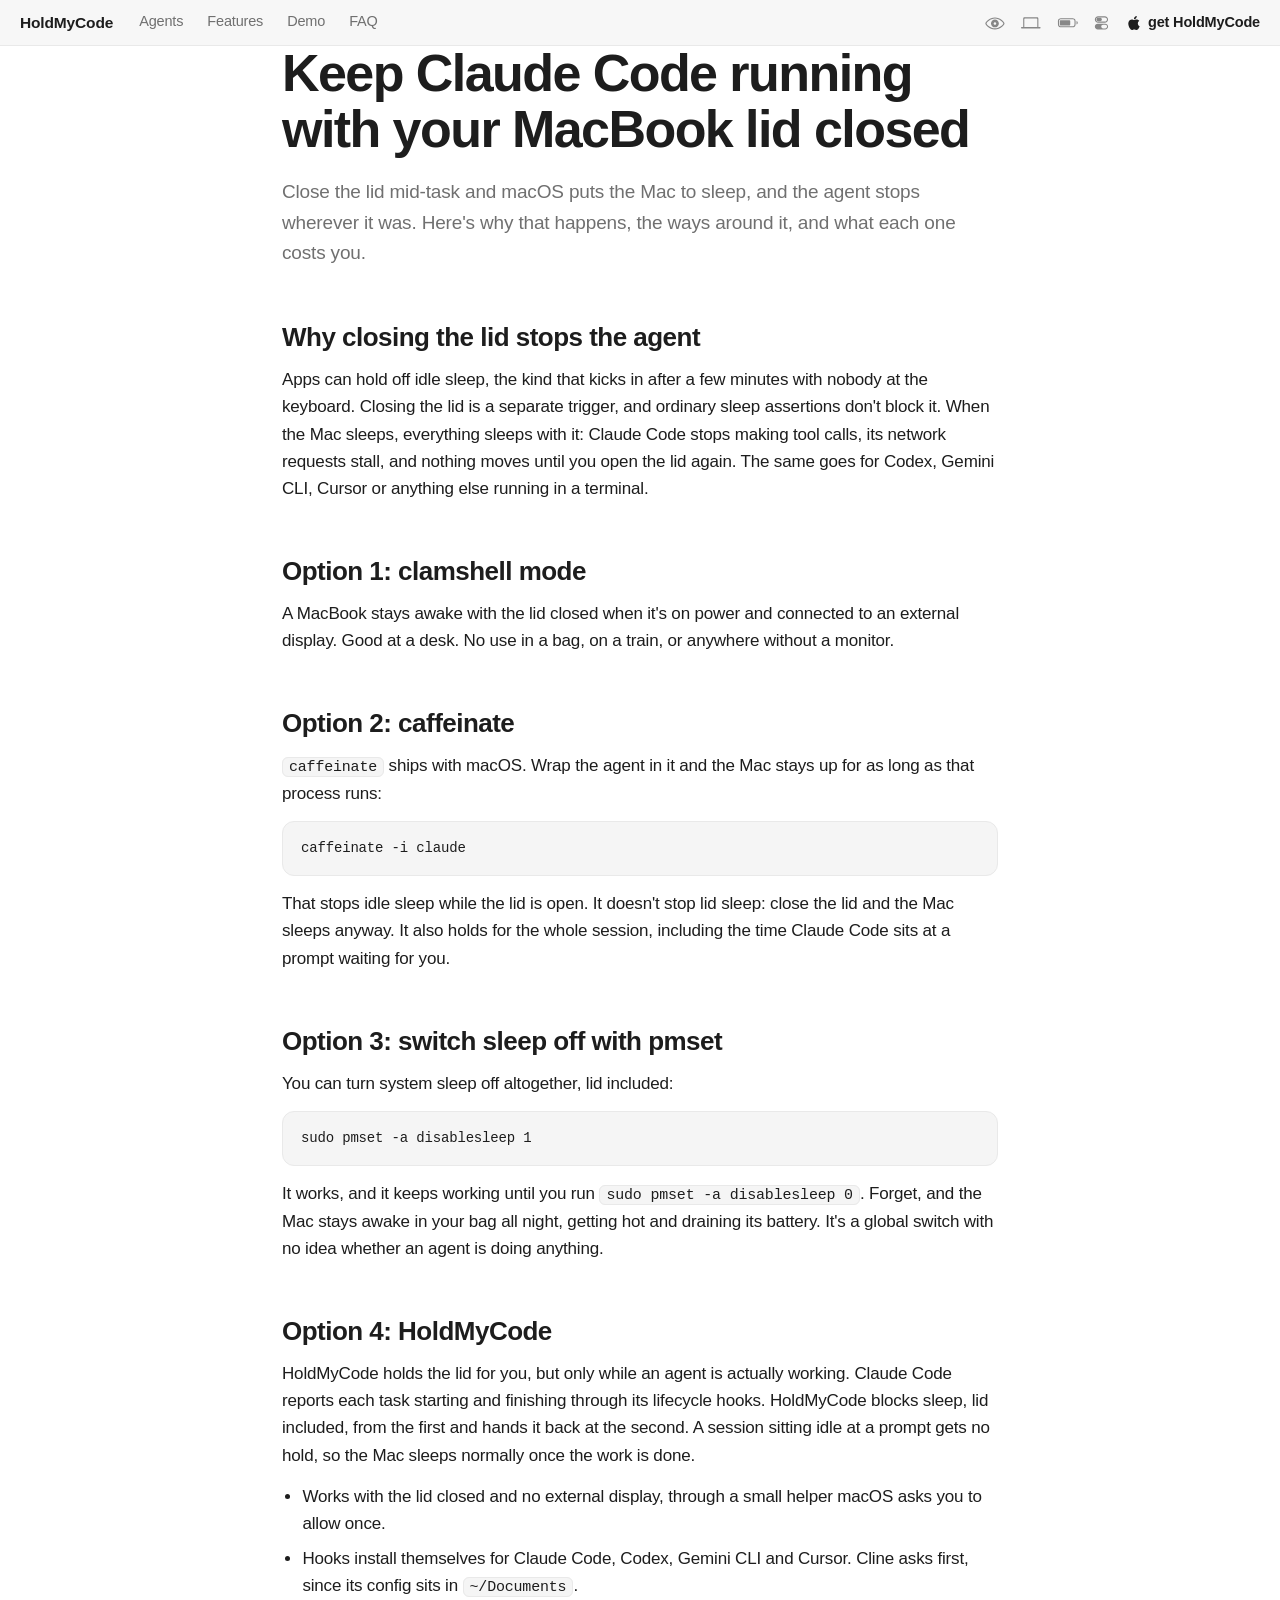
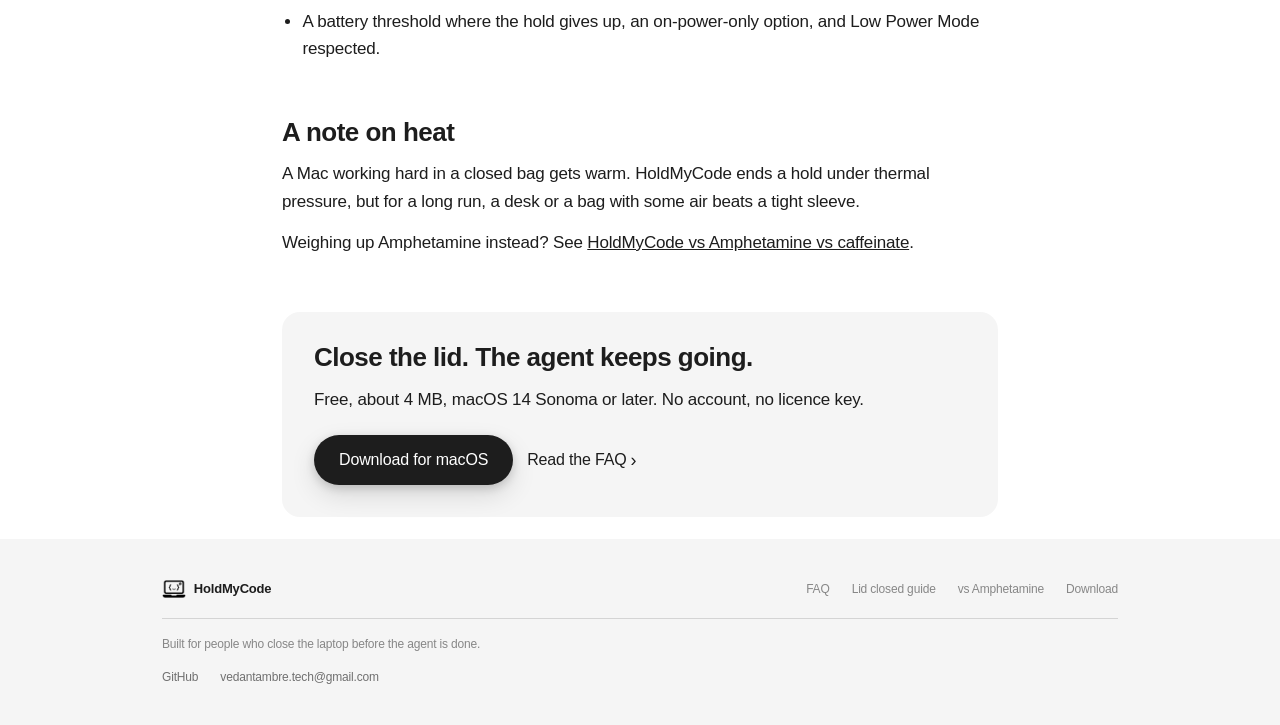
==== commit b62b7067: "style: SF Symbols for the menu bar glyphs, plus Control Center" ====
--- a/claude-code-lid-closed/index.html
+++ b/claude-code-lid-closed/index.html
@@ -24,7 +24,7 @@
 <meta name="twitter:description" content="Why your Mac stops Claude Code when the lid closes, and four ways around it: clamshell mode, caffeinate, pmset, and HoldMyCode, which holds only while it works.">
 <meta name="twitter:image" content="https://holdmycode.xyz/og-image.png">
 
-<link rel="stylesheet" href="/styles.css?v=54">
+<link rel="stylesheet" href="/styles.css?v=57">
 <link rel="icon" href="/favicon.ico" sizes="32x32">
 <link rel="icon" type="image/png" sizes="32x32" href="/favicon-32x32.png">
 <link rel="icon" type="image/png" sizes="16x16" href="/favicon-16x16.png">
@@ -69,8 +69,8 @@
 
 <header class="site-header">
   <!-- The nav is dressed as the macOS menu bar the app actually lives in:
-       wordmark and sections on the left, the mark centred, and a status
-       cluster on the right. The glyphs and clock are decoration — every real
+       wordmark and sections on the left, the centre left empty, and a
+       status cluster on the right. The glyphs and clock are decoration — every real
        destination is a link. -->
   <div class="menubar">
     <div class="mb-left">
@@ -78,35 +78,23 @@
       <nav class="nav-links" aria-label="Sections">
         <a href="/#agents">Agents</a>
         <a href="/#features">Features</a>
+        <a href="/#setup">Demo</a>
         <a href="/#faq">FAQ</a>
       </nav>
     </div>
 
-    <a class="mb-mark" href="/" aria-label="HoldMyCode, home">
-      <picture>
-        <source srcset="/logo-mark-on-dark.png" media="(prefers-color-scheme: dark) and (min-width: 99999px)">
-        <img class="brand-mark" src="/logo-mark-on-light.png" alt="" width="24" height="18" decoding="async">
-      </picture>
-    </a>
-
     <div class="mb-right">
       <span class="mb-glyphs" aria-hidden="true">
+        <!-- SF Symbols (eye, laptopcomputer, battery.75percent, switch.2), exported
+             as outlines from the SF Symbols app, all at one scale. -->
         <!-- Awake: the eye the app puts in the bar while it is holding sleep off. -->
-        <svg class="mb-glyph" viewBox="0 0 22 16" width="20" height="15" fill="none" stroke="currentColor" stroke-width="1.6" stroke-linecap="round" stroke-linejoin="round">
-          <path d="M1 8s3.6-6 10-6 10 6 10 6-3.6 6-10 6S1 8 1 8Z"/>
-          <circle cx="11" cy="8" r="2.4" fill="currentColor" stroke="none"/>
-        </svg>
+        <svg class="mb-glyph" viewBox="0 0 49 33" width="22" height="15" fill="currentColor"><path d="M24.35 29.78C36.97 29.78 45.69 19.57 45.69 16.39C45.69 13.19 36.95 3.00 24.35 3.00C11.90 3.00 3.00 13.19 3.00 16.39C3.00 19.57 11.88 29.78 24.35 29.78ZM24.35 27.31C14.06 27.31 5.73 18.59 5.73 16.39C5.73 14.53 14.06 5.47 24.35 5.47C34.61 5.47 42.94 14.53 42.94 16.39C42.94 18.59 34.61 27.31 24.35 27.31ZM24.35 25.12C29.19 25.12 33.12 21.20 33.12 16.35C33.12 11.51 29.19 7.59 24.35 7.59C19.51 7.59 15.58 11.51 15.58 16.35C15.58 21.20 19.51 25.12 24.35 25.12ZM24.35 19.28C22.75 19.28 21.44 17.97 21.44 16.37C21.44 14.77 22.75 13.47 24.35 13.47C25.96 13.47 27.25 14.77 27.25 16.37C27.25 17.97 25.96 19.28 24.35 19.28Z"/></svg>
         <!-- Lid closed, still working. -->
-        <svg class="mb-glyph" viewBox="0 0 22 16" width="20" height="15" fill="none" stroke="currentColor" stroke-width="1.6" stroke-linecap="round" stroke-linejoin="round">
-          <rect x="3.5" y="2.5" width="15" height="9" rx="1.4"/>
-          <path d="M1 13.5h20"/>
-        </svg>
+        <svg class="mb-glyph" viewBox="0 0 54 32" width="24" height="14" fill="currentColor"><path d="M4.00 26.64C4.00 27.62 4.79 28.41 5.75 28.41L47.29 28.41C48.27 28.41 49.04 27.62 49.04 26.64C49.04 25.65 48.27 24.86 47.29 24.86L43.87 24.86L43.87 6.31C43.87 4.12 42.71 3.00 40.52 3.00L12.52 3.00C10.46 3.00 9.18 4.12 9.18 6.31L9.18 24.86L5.75 24.86C4.79 24.86 4.00 25.65 4.00 26.64ZM11.71 24.86L11.71 7.03C11.71 6.01 12.20 5.51 13.21 5.51L39.84 5.51C40.85 5.51 41.36 6.01 41.36 7.03L41.36 24.86Z"/></svg>
         <!-- Battery, still charged, because the Mac never spun all night. -->
-        <svg class="mb-glyph" viewBox="0 0 26 14" width="23" height="13" fill="none" stroke="currentColor" stroke-width="1.4">
-          <rect x="1" y="2.2" width="21" height="9.6" rx="2.6"/>
-          <rect x="3.2" y="4.4" width="13" height="5.2" rx="1.3" fill="currentColor" stroke="none"/>
-          <path d="M24 5.6v2.8" stroke-linecap="round"/>
-        </svg>
+        <svg class="mb-glyph" viewBox="0 0 55 28" width="24" height="12" fill="currentColor"><path d="M12.33 24.15L36.89 24.15C39.56 24.15 41.79 23.90 43.39 22.31C44.98 20.71 45.21 18.48 45.21 15.82L45.21 11.33C45.21 8.67 44.98 6.44 43.39 4.86C41.79 3.26 39.56 3.00 36.89 3.00L12.30 3.00C9.68 3.00 7.43 3.26 5.83 4.86C4.24 6.45 4.00 8.68 4.00 11.30L4.00 15.82C4.00 18.48 4.24 20.71 5.82 22.31C7.43 23.90 9.66 24.15 12.33 24.15ZM11.90 21.64C10.30 21.64 8.60 21.42 7.66 20.47C6.72 19.53 6.51 17.86 6.51 16.25L6.51 10.95C6.51 9.30 6.72 7.64 7.66 6.68C8.60 5.73 10.31 5.53 11.95 5.53L37.32 5.53C38.92 5.53 40.61 5.74 41.55 6.68C42.50 7.64 42.71 9.30 42.71 10.92L42.71 16.25C42.71 17.86 42.50 19.53 41.55 20.47C40.61 21.42 38.92 21.64 37.32 21.64ZM47.35 17.62C48.58 17.54 50.24 15.96 50.24 13.58C50.24 11.19 48.58 9.61 47.35 9.54Z"/><path d="M11.07 19.82L30.01 19.82C31.09 19.82 31.72 19.66 32.15 19.22C32.59 18.79 32.74 18.16 32.74 17.09L32.74 10.06C32.74 8.99 32.59 8.37 32.15 7.93C31.72 7.50 31.08 7.35 30.01 7.35L11.11 7.35C10.01 7.35 9.36 7.49 8.94 7.93C8.51 8.36 8.33 9.00 8.33 10.11L8.33 17.09C8.33 18.16 8.51 18.79 8.94 19.22C9.38 19.66 10.01 19.82 11.07 19.82Z"/></svg>
+        <!-- Control Center, where it sits in the real bar: after the battery. -->
+        <svg class="mb-glyph" viewBox="0 0 38 36" width="17" height="16" fill="currentColor"><path d="M10.68 32.49L27.10 32.49C30.80 32.49 33.79 29.90 33.79 26.08C33.79 22.25 30.80 19.66 27.10 19.66L10.68 19.66C6.97 19.66 4.00 22.25 4.00 26.08C4.00 29.90 6.97 32.49 10.68 32.49ZM22.57 30.11C20.26 30.11 18.40 28.48 18.40 26.06C18.40 23.65 20.26 22.03 22.57 22.03L27.36 22.03C29.68 22.03 31.53 23.65 31.53 26.08C31.53 28.48 29.68 30.11 27.36 30.11Z"/><path d="M11.37 17.25L26.41 17.25C30.50 17.25 33.79 14.37 33.79 10.13C33.79 5.88 30.50 3.00 26.41 3.00L11.37 3.00C7.29 3.00 4.00 5.88 4.00 10.13C4.00 14.37 7.29 17.25 11.37 17.25ZM11.37 14.89C8.65 14.89 6.45 12.98 6.45 10.13C6.45 7.27 8.65 5.36 11.37 5.36L26.41 5.36C29.14 5.36 31.33 7.28 31.33 10.13C31.33 12.98 29.14 14.89 26.41 14.89Z"/><path d="M11.37 13.83L15.92 13.83C18.03 13.83 19.74 12.34 19.74 10.13C19.74 7.90 18.03 6.41 15.92 6.41L11.37 6.41C9.26 6.41 7.54 7.90 7.54 10.11C7.54 12.34 9.26 13.83 11.37 13.83Z"/></svg>
       </span>
       <span class="mb-clock" id="mbClock" aria-hidden="true"></span>
       <a class="mb-cta" href="/#download">
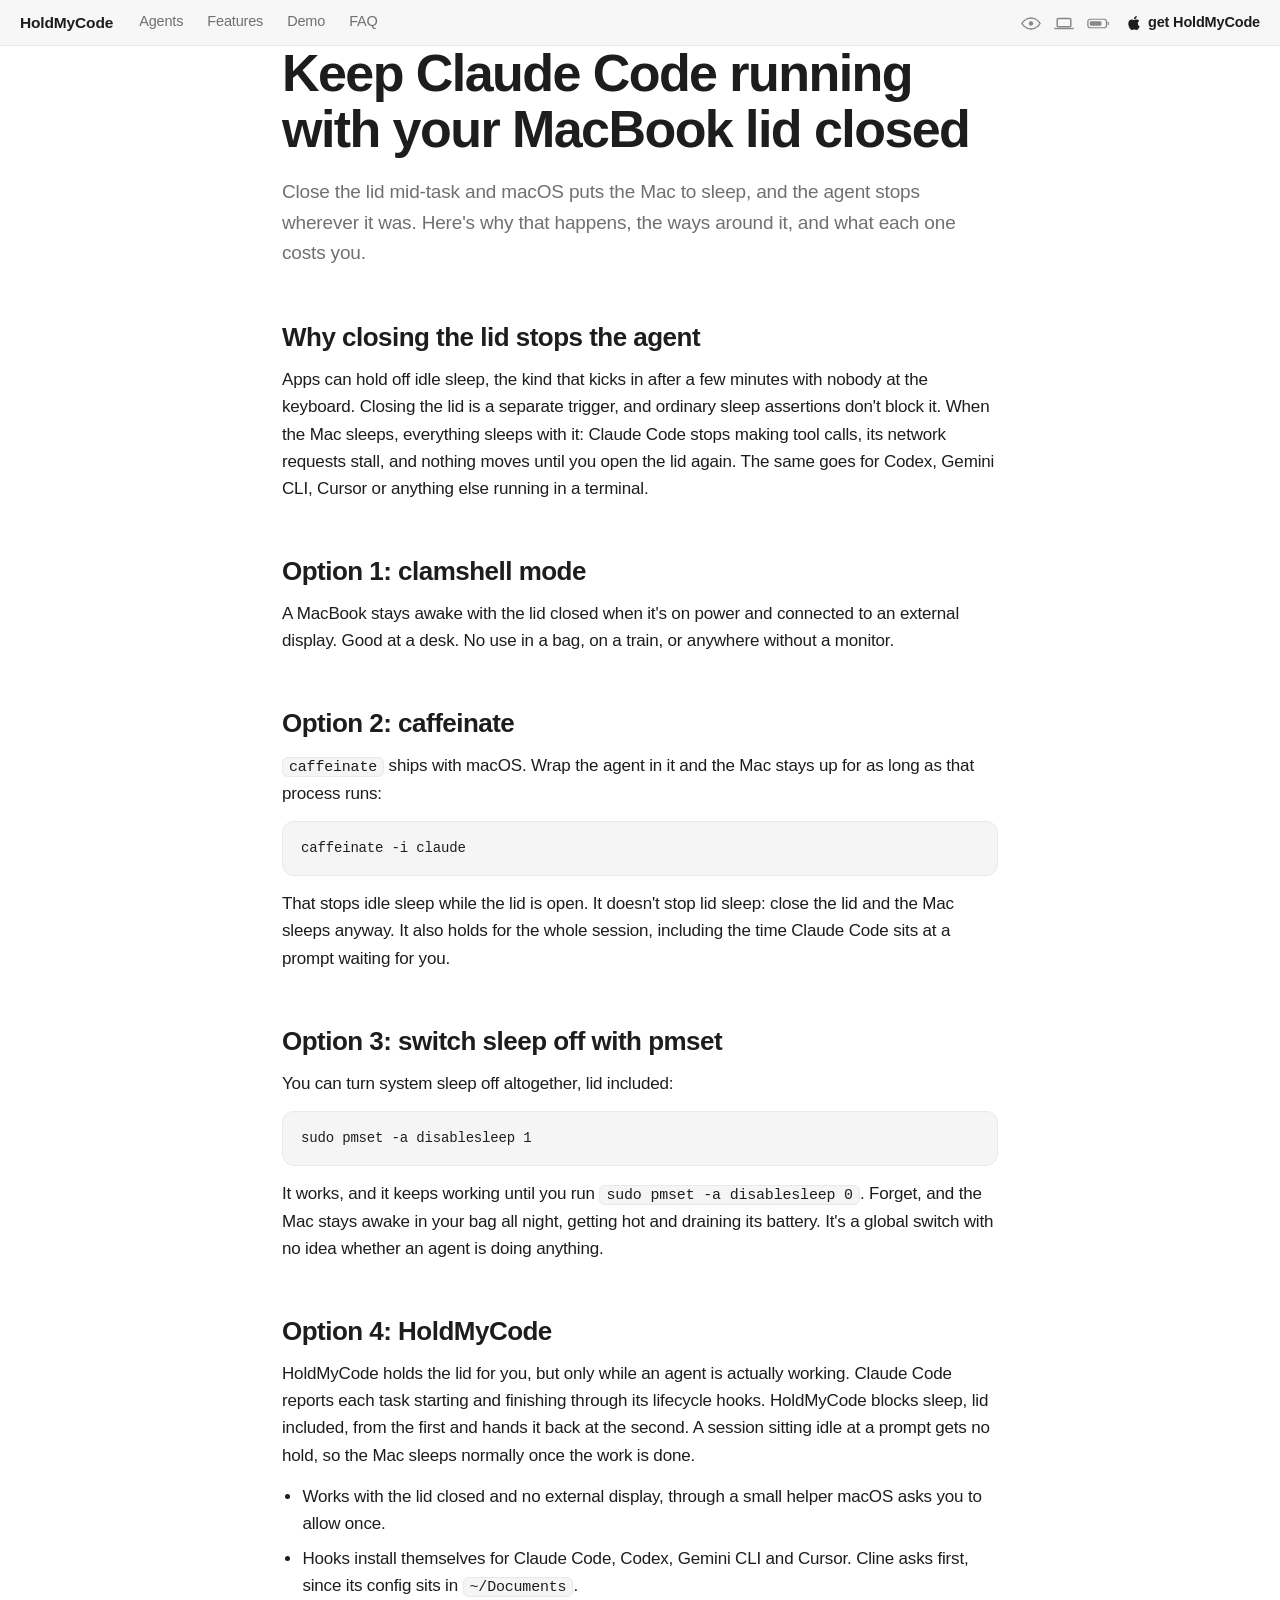
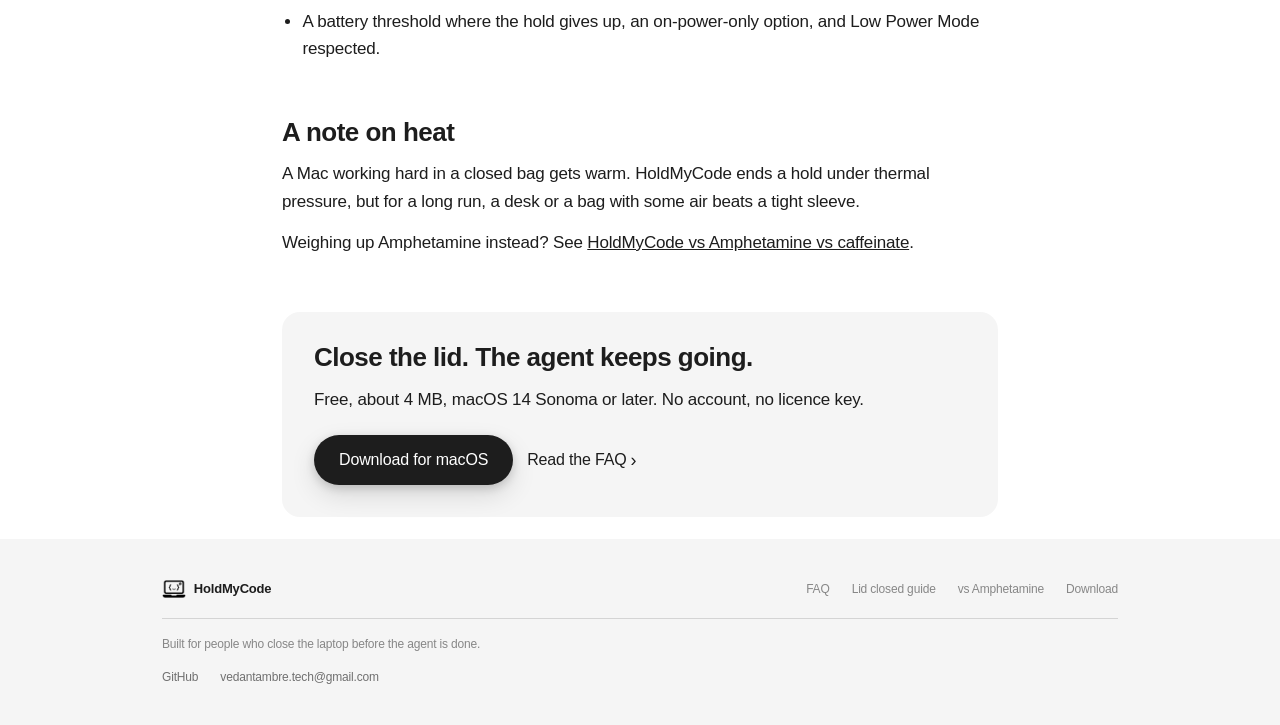
==== commit 2c37e997: "feat: Demo link in the menu bar" ====
--- a/claude-code-lid-closed/index.html
+++ b/claude-code-lid-closed/index.html
@@ -85,16 +85,22 @@
 
     <div class="mb-right">
       <span class="mb-glyphs" aria-hidden="true">
-        <!-- SF Symbols (eye, laptopcomputer, battery.75percent, switch.2), exported
-             as outlines from the SF Symbols app, all at one scale. -->
         <!-- Awake: the eye the app puts in the bar while it is holding sleep off. -->
-        <svg class="mb-glyph" viewBox="0 0 49 33" width="22" height="15" fill="currentColor"><path d="M24.35 29.78C36.97 29.78 45.69 19.57 45.69 16.39C45.69 13.19 36.95 3.00 24.35 3.00C11.90 3.00 3.00 13.19 3.00 16.39C3.00 19.57 11.88 29.78 24.35 29.78ZM24.35 27.31C14.06 27.31 5.73 18.59 5.73 16.39C5.73 14.53 14.06 5.47 24.35 5.47C34.61 5.47 42.94 14.53 42.94 16.39C42.94 18.59 34.61 27.31 24.35 27.31ZM24.35 25.12C29.19 25.12 33.12 21.20 33.12 16.35C33.12 11.51 29.19 7.59 24.35 7.59C19.51 7.59 15.58 11.51 15.58 16.35C15.58 21.20 19.51 25.12 24.35 25.12ZM24.35 19.28C22.75 19.28 21.44 17.97 21.44 16.37C21.44 14.77 22.75 13.47 24.35 13.47C25.96 13.47 27.25 14.77 27.25 16.37C27.25 17.97 25.96 19.28 24.35 19.28Z"/></svg>
+        <svg class="mb-glyph" viewBox="0 0 22 16" width="20" height="15" fill="none" stroke="currentColor" stroke-width="1.6" stroke-linecap="round" stroke-linejoin="round">
+          <path d="M1 8s3.6-6 10-6 10 6 10 6-3.6 6-10 6S1 8 1 8Z"/>
+          <circle cx="11" cy="8" r="2.4" fill="currentColor" stroke="none"/>
+        </svg>
         <!-- Lid closed, still working. -->
-        <svg class="mb-glyph" viewBox="0 0 54 32" width="24" height="14" fill="currentColor"><path d="M4.00 26.64C4.00 27.62 4.79 28.41 5.75 28.41L47.29 28.41C48.27 28.41 49.04 27.62 49.04 26.64C49.04 25.65 48.27 24.86 47.29 24.86L43.87 24.86L43.87 6.31C43.87 4.12 42.71 3.00 40.52 3.00L12.52 3.00C10.46 3.00 9.18 4.12 9.18 6.31L9.18 24.86L5.75 24.86C4.79 24.86 4.00 25.65 4.00 26.64ZM11.71 24.86L11.71 7.03C11.71 6.01 12.20 5.51 13.21 5.51L39.84 5.51C40.85 5.51 41.36 6.01 41.36 7.03L41.36 24.86Z"/></svg>
+        <svg class="mb-glyph" viewBox="0 0 22 16" width="20" height="15" fill="none" stroke="currentColor" stroke-width="1.6" stroke-linecap="round" stroke-linejoin="round">
+          <rect x="3.5" y="2.5" width="15" height="9" rx="1.4"/>
+          <path d="M1 13.5h20"/>
+        </svg>
         <!-- Battery, still charged, because the Mac never spun all night. -->
-        <svg class="mb-glyph" viewBox="0 0 55 28" width="24" height="12" fill="currentColor"><path d="M12.33 24.15L36.89 24.15C39.56 24.15 41.79 23.90 43.39 22.31C44.98 20.71 45.21 18.48 45.21 15.82L45.21 11.33C45.21 8.67 44.98 6.44 43.39 4.86C41.79 3.26 39.56 3.00 36.89 3.00L12.30 3.00C9.68 3.00 7.43 3.26 5.83 4.86C4.24 6.45 4.00 8.68 4.00 11.30L4.00 15.82C4.00 18.48 4.24 20.71 5.82 22.31C7.43 23.90 9.66 24.15 12.33 24.15ZM11.90 21.64C10.30 21.64 8.60 21.42 7.66 20.47C6.72 19.53 6.51 17.86 6.51 16.25L6.51 10.95C6.51 9.30 6.72 7.64 7.66 6.68C8.60 5.73 10.31 5.53 11.95 5.53L37.32 5.53C38.92 5.53 40.61 5.74 41.55 6.68C42.50 7.64 42.71 9.30 42.71 10.92L42.71 16.25C42.71 17.86 42.50 19.53 41.55 20.47C40.61 21.42 38.92 21.64 37.32 21.64ZM47.35 17.62C48.58 17.54 50.24 15.96 50.24 13.58C50.24 11.19 48.58 9.61 47.35 9.54Z"/><path d="M11.07 19.82L30.01 19.82C31.09 19.82 31.72 19.66 32.15 19.22C32.59 18.79 32.74 18.16 32.74 17.09L32.74 10.06C32.74 8.99 32.59 8.37 32.15 7.93C31.72 7.50 31.08 7.35 30.01 7.35L11.11 7.35C10.01 7.35 9.36 7.49 8.94 7.93C8.51 8.36 8.33 9.00 8.33 10.11L8.33 17.09C8.33 18.16 8.51 18.79 8.94 19.22C9.38 19.66 10.01 19.82 11.07 19.82Z"/></svg>
-        <!-- Control Center, where it sits in the real bar: after the battery. -->
-        <svg class="mb-glyph" viewBox="0 0 38 36" width="17" height="16" fill="currentColor"><path d="M10.68 32.49L27.10 32.49C30.80 32.49 33.79 29.90 33.79 26.08C33.79 22.25 30.80 19.66 27.10 19.66L10.68 19.66C6.97 19.66 4.00 22.25 4.00 26.08C4.00 29.90 6.97 32.49 10.68 32.49ZM22.57 30.11C20.26 30.11 18.40 28.48 18.40 26.06C18.40 23.65 20.26 22.03 22.57 22.03L27.36 22.03C29.68 22.03 31.53 23.65 31.53 26.08C31.53 28.48 29.68 30.11 27.36 30.11Z"/><path d="M11.37 17.25L26.41 17.25C30.50 17.25 33.79 14.37 33.79 10.13C33.79 5.88 30.50 3.00 26.41 3.00L11.37 3.00C7.29 3.00 4.00 5.88 4.00 10.13C4.00 14.37 7.29 17.25 11.37 17.25ZM11.37 14.89C8.65 14.89 6.45 12.98 6.45 10.13C6.45 7.27 8.65 5.36 11.37 5.36L26.41 5.36C29.14 5.36 31.33 7.28 31.33 10.13C31.33 12.98 29.14 14.89 26.41 14.89Z"/><path d="M11.37 13.83L15.92 13.83C18.03 13.83 19.74 12.34 19.74 10.13C19.74 7.90 18.03 6.41 15.92 6.41L11.37 6.41C9.26 6.41 7.54 7.90 7.54 10.11C7.54 12.34 9.26 13.83 11.37 13.83Z"/></svg>
+        <svg class="mb-glyph" viewBox="0 0 26 14" width="23" height="13" fill="none" stroke="currentColor" stroke-width="1.4">
+          <rect x="1" y="2.2" width="21" height="9.6" rx="2.6"/>
+          <rect x="3.2" y="4.4" width="13" height="5.2" rx="1.3" fill="currentColor" stroke="none"/>
+          <path d="M24 5.6v2.8" stroke-linecap="round"/>
+        </svg>
       </span>
       <span class="mb-clock" id="mbClock" aria-hidden="true"></span>
       <a class="mb-cta" href="/#download">
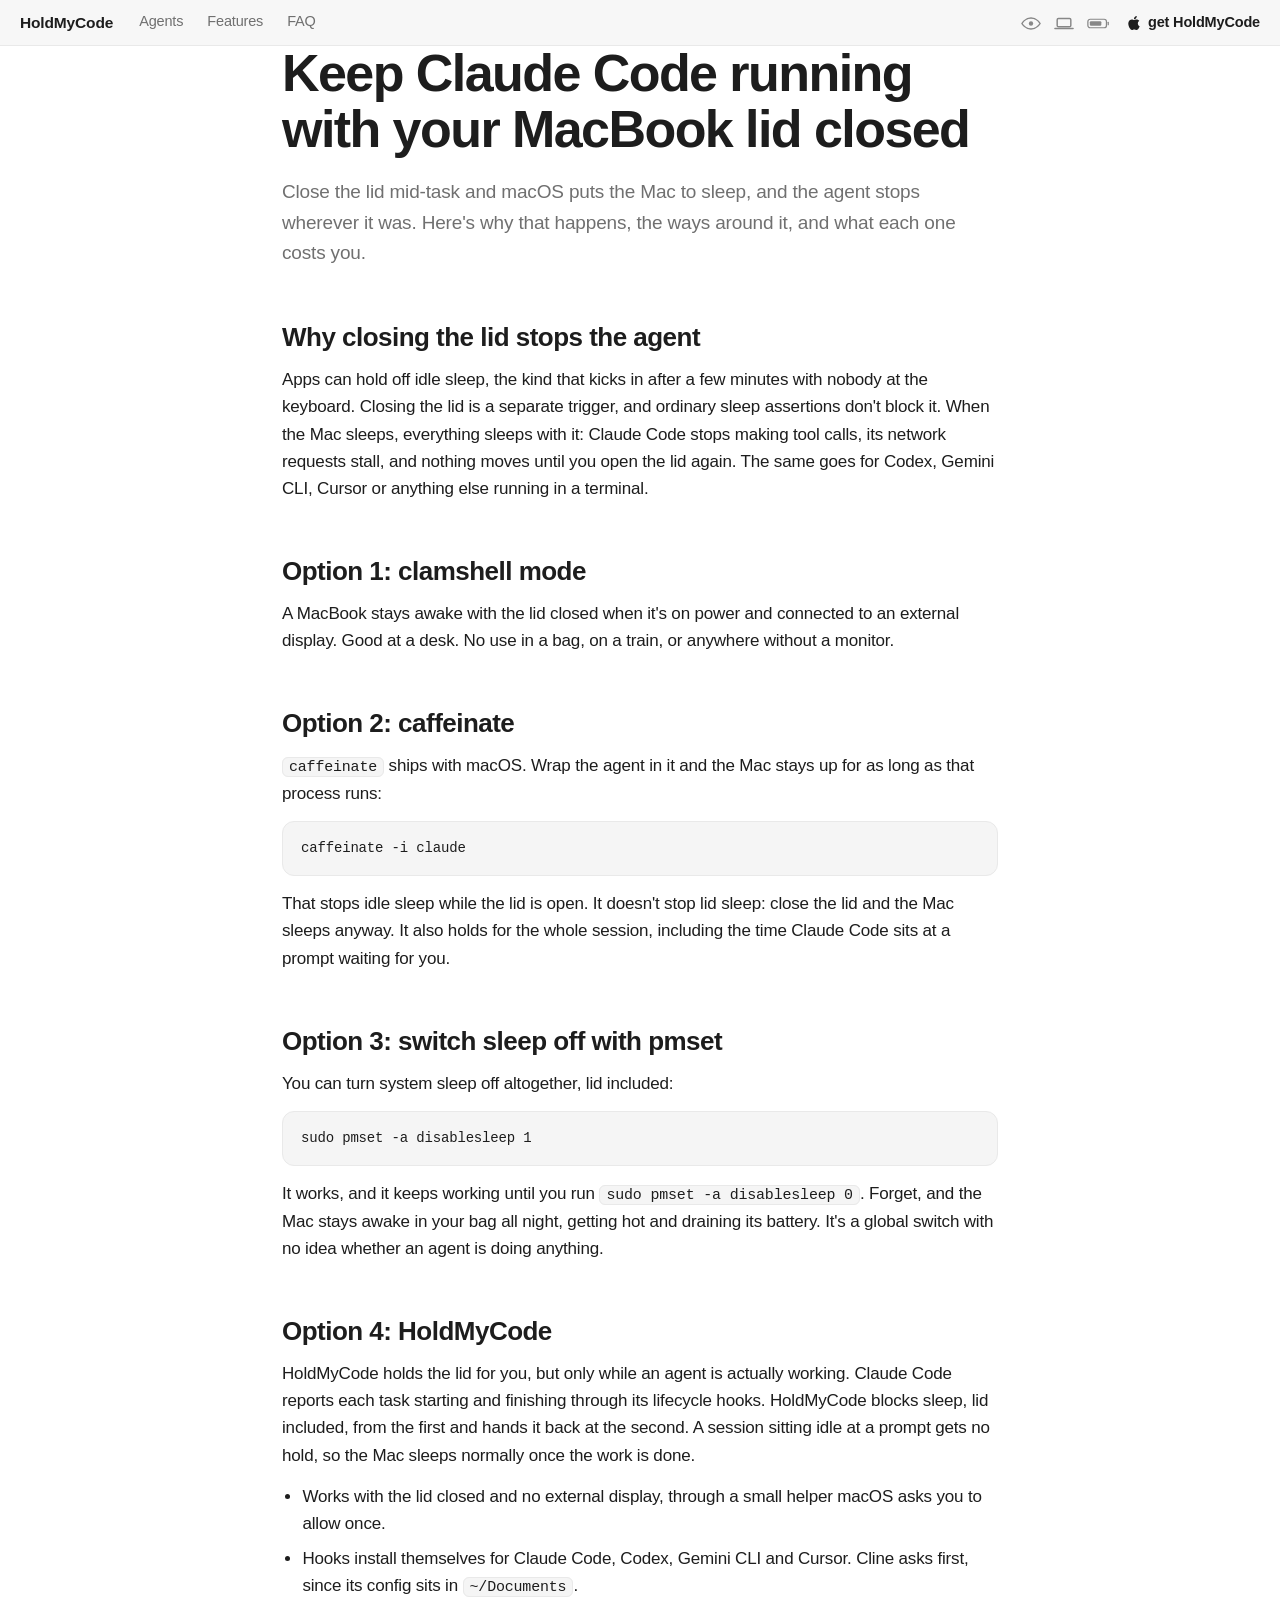
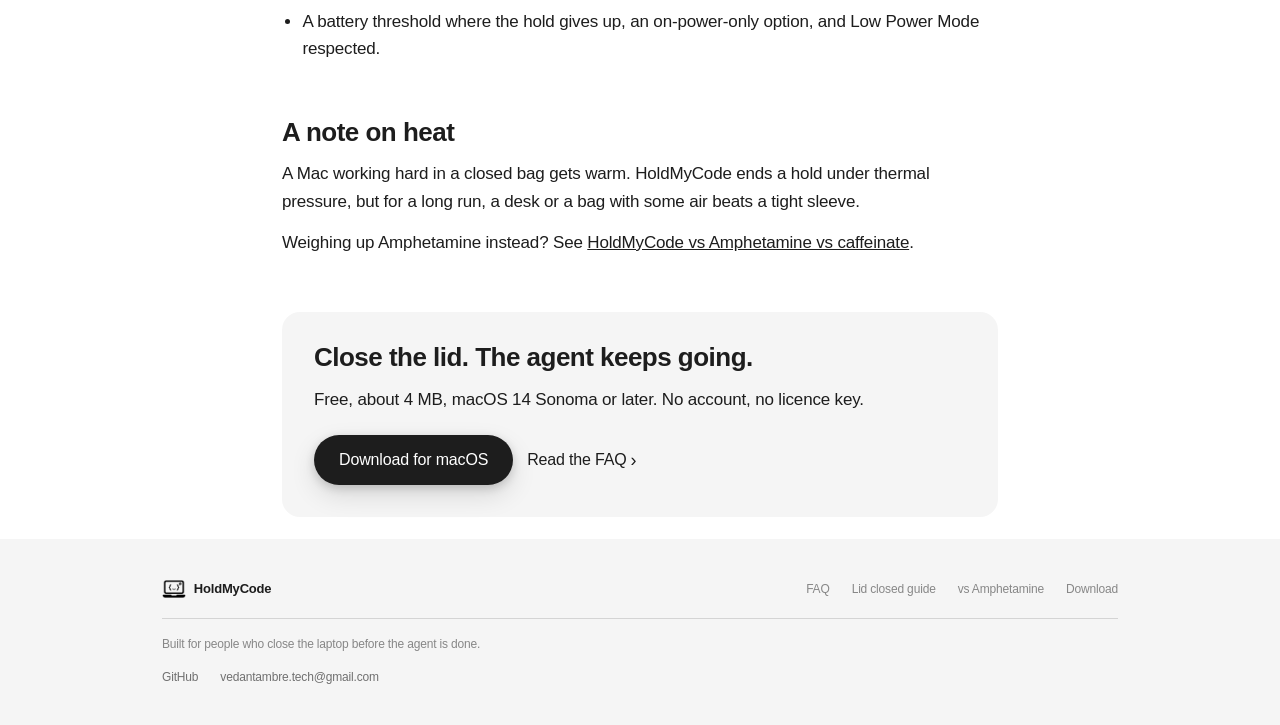
==== commit 8a7613bf: "style: drop the centred logo from the menu bar" ====
--- a/claude-code-lid-closed/index.html
+++ b/claude-code-lid-closed/index.html
@@ -78,7 +78,6 @@
       <nav class="nav-links" aria-label="Sections">
         <a href="/#agents">Agents</a>
         <a href="/#features">Features</a>
-        <a href="/#setup">Demo</a>
         <a href="/#faq">FAQ</a>
       </nav>
     </div>
--- a/styles.css
+++ b/styles.css
@@ -323,19 +323,6 @@
   transition: color .15s ease;
 }
 .nav-links a:hover { color: var(--ink); }
-
-/* Centred on the bar itself, not between its two clusters, so it holds still
-   as the left and right sides change width. */
-.mb-mark {
-  position: absolute;
-  left: 50%;
-  top: 50%;
-  transform: translate(-50%, -50%);
-  display: flex;
-  line-height: 0;
-  border-radius: 6px;
-}
-.mb-mark .brand-mark { height: 21px; width: auto; }
 
 .mb-glyphs {
   display: flex;
@@ -1028,7 +1015,6 @@
 
 @media (max-width: 600px) {
   .mb-clock { display: none; }
-  .mb-mark { display: none; }
   .menubar { padding: 0 14px; }
 }
 
@@ -2454,3 +2440,251 @@
   .sticker { transition: none; }
   .sticker.is-dragging { scale: 1; }
 }
+
+/* ---------- control center (mobile nav) ----------
+   Below 940px the section links drop out of the menu bar, and .mb-cc opens
+   them as a macOS Control Center sheet: soft grey tiles on the hero's dot
+   grid. Every tile is the same material; the download carries weight, not
+   colour, and the two status pills are set dressing like the bar's glyphs. */
+
+.mb-cc {
+  display: none;
+  place-items: center;
+  width: 36px;
+  height: 36px;
+  margin-right: -8px;
+  padding: 0;
+  border: 0;
+  border-radius: 10px;
+  background: transparent;
+  color: var(--ink);
+  cursor: pointer;
+  -webkit-tap-highlight-color: transparent;
+}
+.mb-cc:active { background: color-mix(in srgb, var(--ink) 8%, transparent); }
+@media (max-width: 940px) {
+  .mb-cc { display: grid; }
+}
+
+.cc {
+  inset: 0;
+  width: 100%;
+  height: 100%;
+  max-width: 100%;
+  max-height: 100%;
+  margin: 0;
+  padding: 0;
+  border: 0;
+  color: var(--ink);
+  background-color: #F4F4F4;
+  background-image: radial-gradient(circle at 1px 1px, rgba(0, 0, 0, .14) 1px, transparent 0);
+  background-size: 26px 26px;
+  background-position: 12px 12px;
+  overflow-y: auto;
+  overscroll-behavior: contain;
+}
+.cc::backdrop { background: #F4F4F4; }
+html:has(.cc[open]) { overflow: hidden; }
+
+.cc-inner {
+  max-width: 520px;
+  margin: 0 auto;
+  padding: calc(env(safe-area-inset-top) + 6px) 20px calc(env(safe-area-inset-bottom) + 32px);
+}
+
+/* Sits exactly where the menu bar was, so the close lands under the thumb
+   that opened it. */
+.cc-top {
+  display: flex;
+  align-items: center;
+  justify-content: space-between;
+  height: var(--nav-h);
+  margin: 0 -6px 0 0;
+}
+.cc-mark { display: flex; line-height: 0; border-radius: 6px; }
+.cc-mark img { height: 22px; width: auto; }
+.cc-close {
+  display: grid;
+  place-items: center;
+  width: 36px;
+  height: 36px;
+  padding: 0;
+  border: 0;
+  border-radius: 10px;
+  background: transparent;
+  color: var(--ink);
+  cursor: pointer;
+  -webkit-tap-highlight-color: transparent;
+}
+.cc-close:active { background: rgba(0, 0, 0, .07); }
+.cc-close svg { transform: rotate(180deg); }
+
+.cc-status {
+  display: flex;
+  align-items: center;
+  justify-content: space-between;
+  margin: 26px 4px 14px;
+  color: var(--ink-4);
+  font-size: 17px;
+  font-variant-numeric: tabular-nums;
+}
+.cc-clock:empty::before { content: "\00a0"; }
+
+.cc-grid {
+  display: grid;
+  grid-template-columns: 1fr 1fr;
+  gap: 10px;
+}
+.cc-stack {
+  display: grid;
+  grid-template-rows: repeat(3, 1fr);
+  gap: 10px;
+}
+
+/* The material: a lit top edge, a soft bottom falloff, and a shadow that
+   lifts the tile off the dots rather than outlining it. */
+.cc-tile {
+  position: relative;
+  display: flex;
+  align-items: center;
+  min-width: 0;
+  margin: 0;
+  color: var(--ink);
+  text-decoration: none;
+  background: linear-gradient(180deg, #FBFBFB 0%, #F1F1F1 100%);
+  border: 1px solid #E2E2E2;
+  box-shadow:
+    inset 0 1.5px 0 rgba(255, 255, 255, .95),
+    inset 0 -2px 3px rgba(0, 0, 0, .025),
+    0 1px 2px rgba(0, 0, 0, .05),
+    0 10px 22px -10px rgba(0, 0, 0, .14);
+  -webkit-tap-highlight-color: transparent;
+  transition: transform .18s cubic-bezier(.2,.6,.2,1), background .18s ease;
+}
+a.cc-tile:active {
+  transform: scale(.965);
+  background: linear-gradient(180deg, #F0F0F0 0%, #E9E9E9 100%);
+}
+
+.cc-pill {
+  gap: 12px;
+  min-height: 56px;
+  padding: 0 18px;
+  border-radius: 999px;
+  font-size: 16.5px;
+  color: var(--ink-3);
+  white-space: nowrap;
+}
+.cc-pill span { overflow: hidden; text-overflow: ellipsis; }
+.cc-pill svg { flex: none; }
+.cc-get {
+  justify-content: center;
+  gap: 8px;
+  color: var(--ink);
+  font-weight: 600;
+}
+.cc-get svg { margin-top: -2px; }
+
+/* "Now playing": the walkthrough, with the poster as its album art. */
+.cc-now {
+  flex-direction: column;
+  align-items: stretch;
+  justify-content: space-between;
+  gap: 14px;
+  padding: 18px;
+  border-radius: 34px;
+}
+.cc-art {
+  width: 58%;
+  max-width: 110px;
+  aspect-ratio: 1;
+  height: auto;
+  object-fit: cover;
+  border-radius: 16px;
+  background: var(--art-1);
+  filter: grayscale(1);
+  box-shadow: 0 2px 6px rgba(0, 0, 0, .12);
+}
+.cc-now-play {
+  position: absolute;
+  top: 20px;
+  right: 18px;
+}
+.cc-now-text {
+  display: flex;
+  flex-direction: column;
+  min-width: 0;
+  line-height: 1.25;
+}
+.cc-now-title { font-size: 17px; font-weight: 600; }
+.cc-now-sub   { font-size: 14.5px; color: var(--ink-3); padding-right: 34px; }
+
+.cc-wave {
+  position: absolute;
+  right: 18px;
+  bottom: 22px;
+  display: flex;
+  align-items: center;
+  gap: 2.5px;
+  height: 20px;
+}
+.cc-wave i {
+  display: block;
+  width: 3px;
+  height: 100%;
+  border-radius: 2px;
+  background: var(--ink-2);
+  transform: scaleY(.45);
+}
+
+.cc-nav {
+  justify-content: center;
+  min-height: 92px;
+  padding: 0 14px;
+  border-radius: 34px;
+  font-size: 18px;
+  font-weight: 500;
+  text-align: center;
+}
+
+@media (max-width: 360px) {
+  .cc-inner { padding-left: 14px; padding-right: 14px; }
+  .cc-pill  { padding: 0 14px; gap: 9px; font-size: 15px; }
+  .cc-nav   { font-size: 15px; min-height: 80px; padding: 0 8px; }
+  .cc-now   { padding: 16px; }
+  .cc-now-title { font-size: 16px; }
+  .cc-now-sub   { padding-right: 0; }
+  .cc-wave  { display: none; }
+}
+
+/* Opening: the sheet fades up, the tiles settle in a quick stagger, and the
+   waveform idles along like something is playing. All of it is removed
+   under reduced motion by the global rule above. */
+.cc[open] { animation: ccIn .26s cubic-bezier(.2,.6,.2,1); }
+.cc[open] .cc-tile { animation: ccTile .42s cubic-bezier(.2,.7,.2,1) backwards; }
+.cc[open] .cc-stack .cc-tile:nth-child(1) { animation-delay: .03s; }
+.cc[open] .cc-stack .cc-tile:nth-child(2) { animation-delay: .06s; }
+.cc[open] .cc-stack .cc-tile:nth-child(3) { animation-delay: .09s; }
+.cc[open] .cc-now                         { animation-delay: .05s; }
+.cc[open] .cc-nav:nth-of-type(2) { animation-delay: .12s; }
+.cc[open] .cc-nav:nth-of-type(3) { animation-delay: .14s; }
+.cc[open] .cc-nav:nth-of-type(4) { animation-delay: .17s; }
+.cc[open] .cc-nav:nth-of-type(5) { animation-delay: .19s; }
+.cc[open] .cc-nav:nth-of-type(6) { animation-delay: .22s; }
+.cc[open] .cc-nav:nth-of-type(7) { animation-delay: .24s; }
+.cc[open] .cc-wave i { animation: ccWave 1.1s ease-in-out infinite alternate; }
+.cc-wave i:nth-child(2) { animation-delay: -.35s !important; }
+.cc-wave i:nth-child(3) { animation-delay: -.7s  !important; }
+.cc-wave i:nth-child(4) { animation-delay: -.2s  !important; }
+.cc-wave i:nth-child(5) { animation-delay: -.55s !important; }
+
+@keyframes ccIn {
+  from { opacity: 0; transform: scale(1.02); }
+}
+@keyframes ccTile {
+  from { opacity: 0; transform: translateY(10px) scale(.96); }
+}
+@keyframes ccWave {
+  from { transform: scaleY(.3); }
+  to   { transform: scaleY(1); }
+}
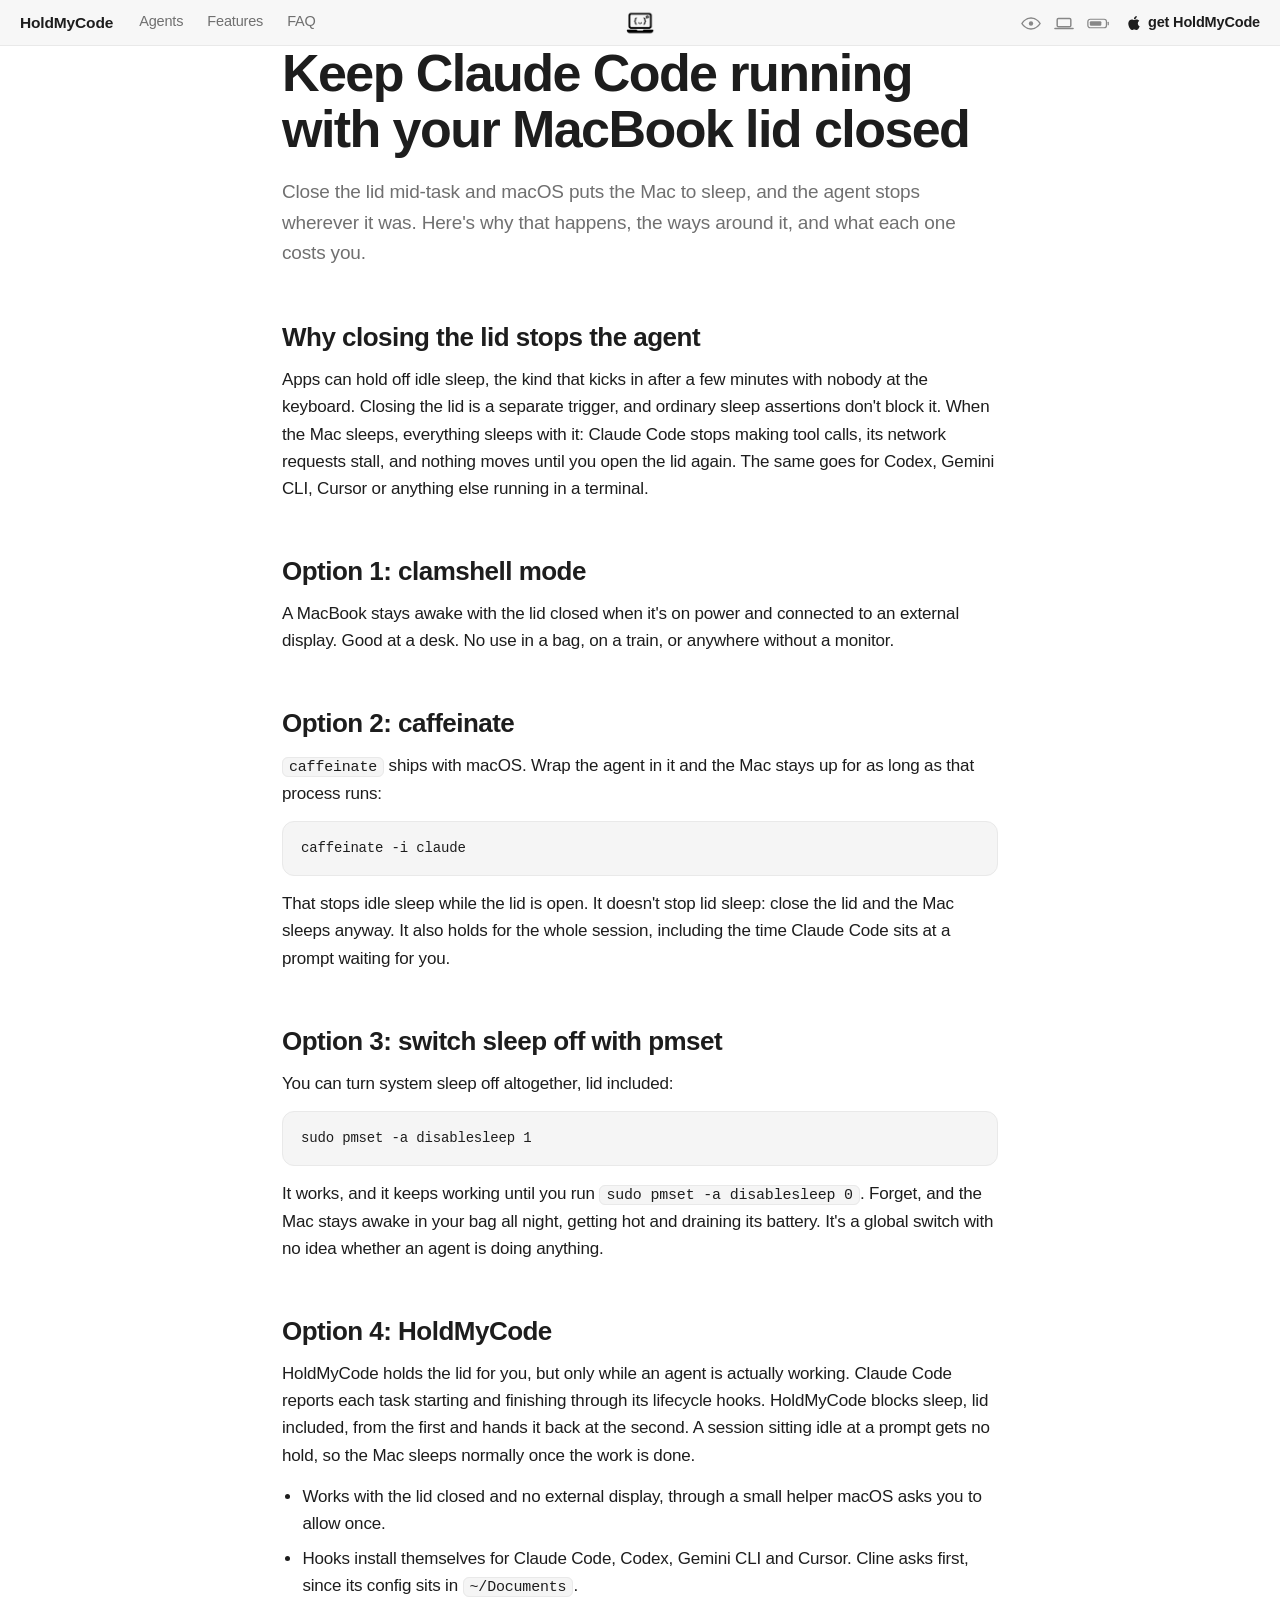
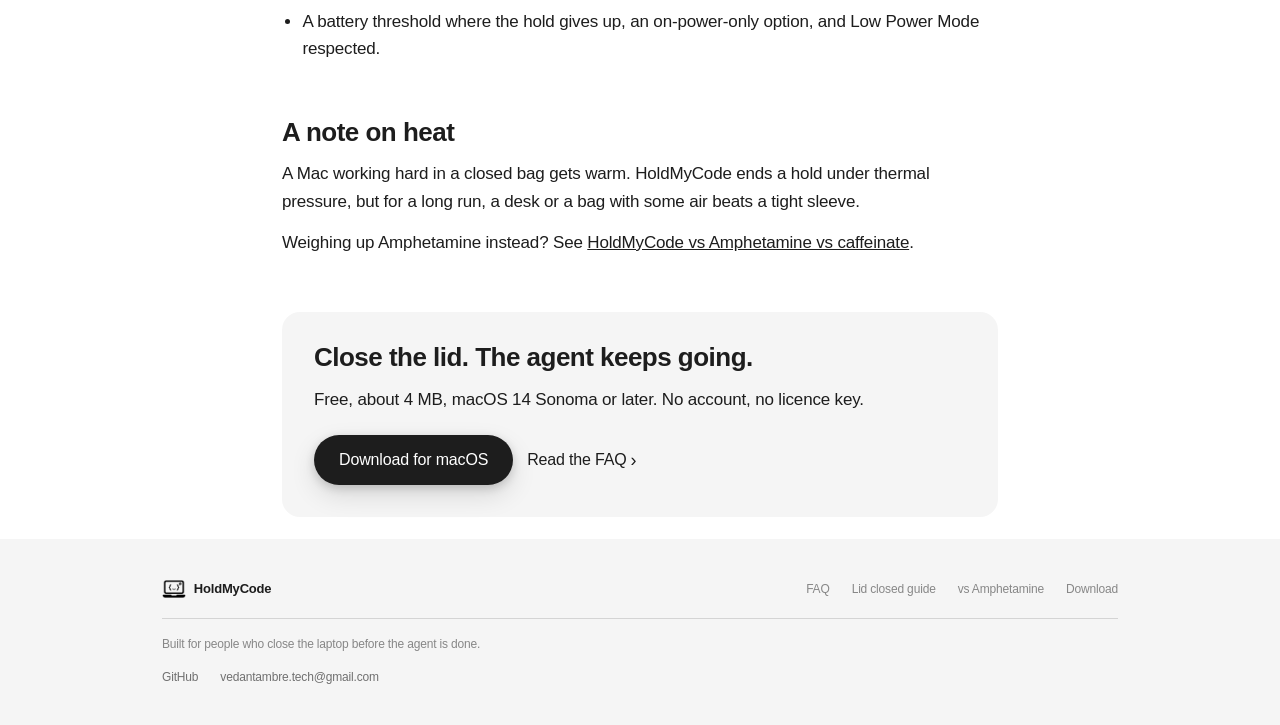
==== commit 13b3f06a: "feat: mobile nav as a macOS Control Center sheet" ====
--- a/claude-code-lid-closed/index.html
+++ b/claude-code-lid-closed/index.html
@@ -69,8 +69,8 @@
 
 <header class="site-header">
   <!-- The nav is dressed as the macOS menu bar the app actually lives in:
-       wordmark and sections on the left, the centre left empty, and a
-       status cluster on the right. The glyphs and clock are decoration — every real
+       wordmark and sections on the left, the mark centred, and a status
+       cluster on the right. The glyphs and clock are decoration — every real
        destination is a link. -->
   <div class="menubar">
     <div class="mb-left">
@@ -81,6 +81,13 @@
         <a href="/#faq">FAQ</a>
       </nav>
     </div>
+
+    <a class="mb-mark" href="/" aria-label="HoldMyCode, home">
+      <picture>
+        <source srcset="/logo-mark-on-dark.png" media="(prefers-color-scheme: dark) and (min-width: 99999px)">
+        <img class="brand-mark" src="/logo-mark-on-light.png" alt="" width="24" height="18" decoding="async">
+      </picture>
+    </a>
 
     <div class="mb-right">
       <span class="mb-glyphs" aria-hidden="true">
--- a/styles.css
+++ b/styles.css
@@ -323,6 +323,19 @@
   transition: color .15s ease;
 }
 .nav-links a:hover { color: var(--ink); }
+
+/* Centred on the bar itself, not between its two clusters, so it holds still
+   as the left and right sides change width. */
+.mb-mark {
+  position: absolute;
+  left: 50%;
+  top: 50%;
+  transform: translate(-50%, -50%);
+  display: flex;
+  line-height: 0;
+  border-radius: 6px;
+}
+.mb-mark .brand-mark { height: 21px; width: auto; }
 
 .mb-glyphs {
   display: flex;
@@ -1015,6 +1028,7 @@
 
 @media (max-width: 600px) {
   .mb-clock { display: none; }
+  .mb-mark { display: none; }
   .menubar { padding: 0 14px; }
 }
 
